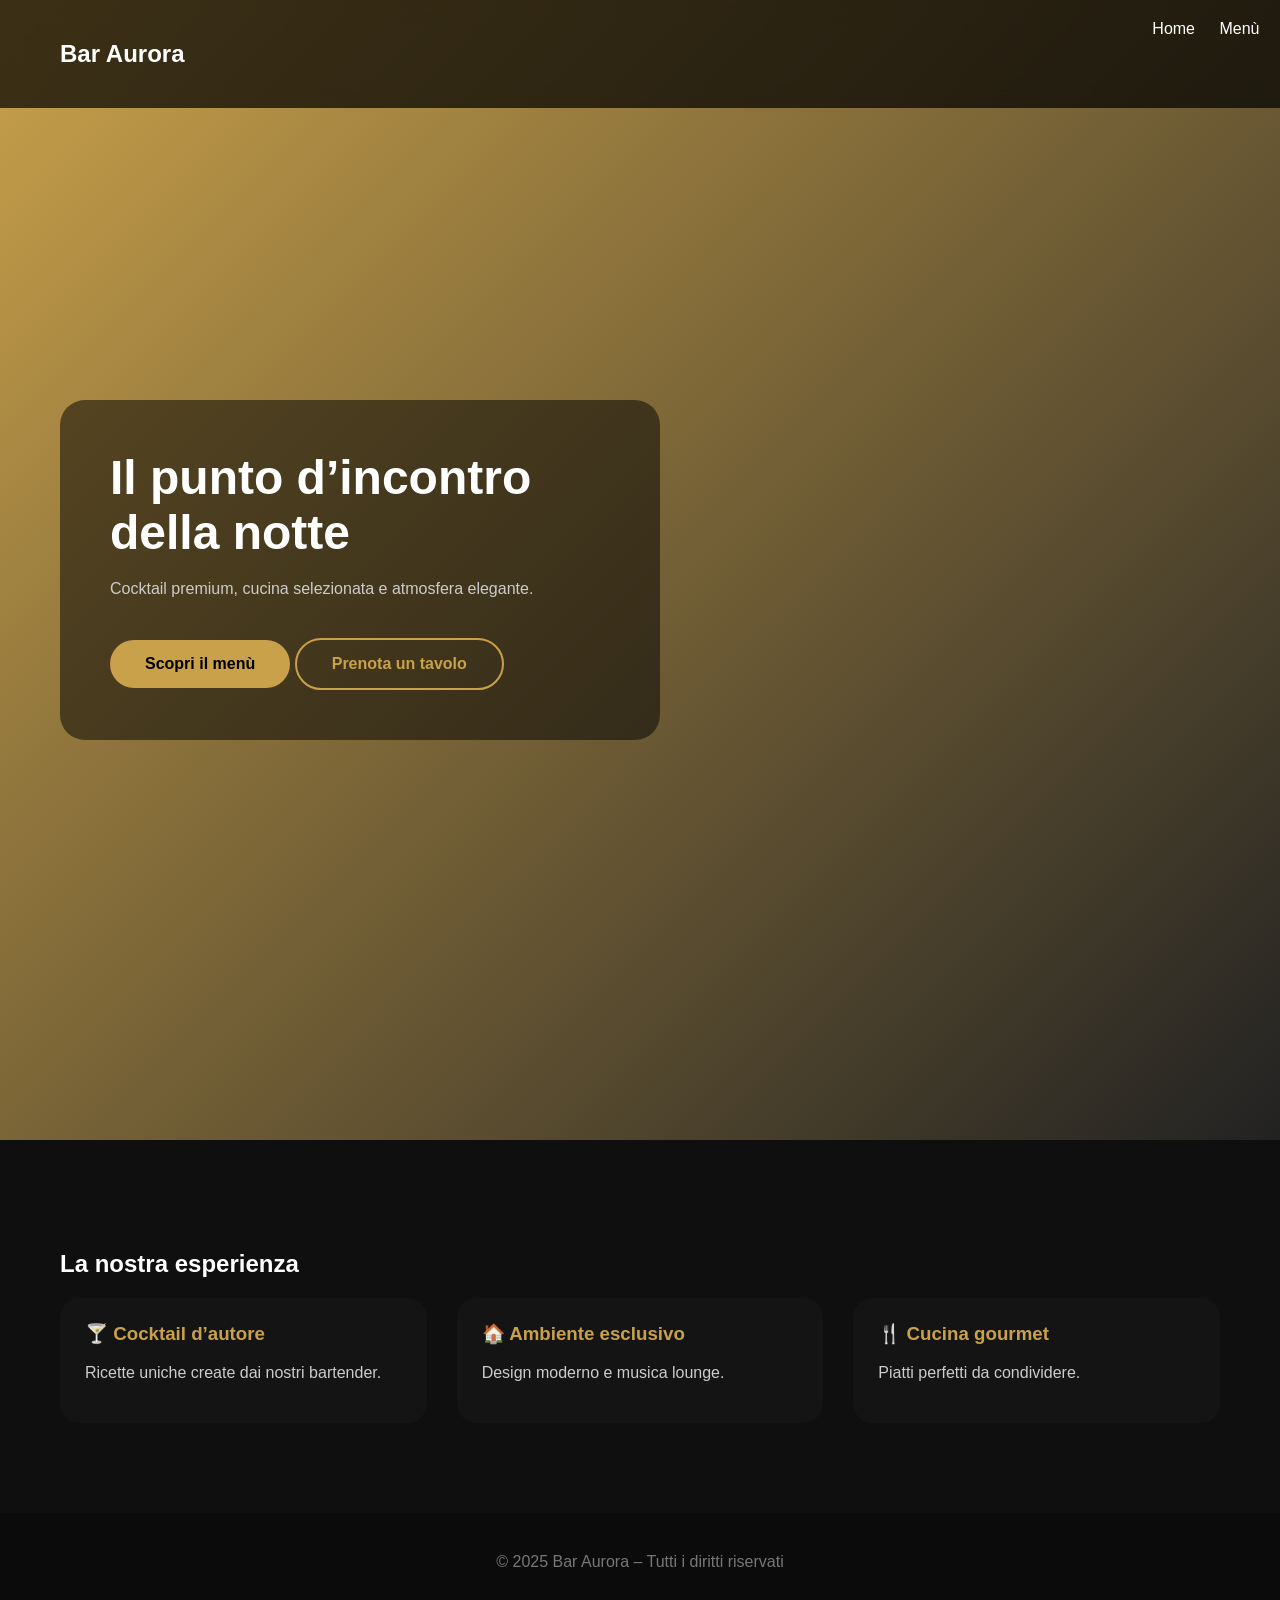
==== index.html @ 29552e5a "Update index.html" ====
<!DOCTYPE html>
<html lang="it">
<head>
<meta charset="UTF-8">
<title>Bar Aurora | Cocktail & Lounge</title>
<meta name="viewport" content="width=device-width, initial-scale=1.0">
<style>
body{margin:0;font-family:Inter,Arial;background:#0f0f0f;color:#fff}
header{position:fixed;top:0;width:100%;padding:20px 60px;display:flex;justify-content:space-between;background:rgba(0,0,0,.7);backdrop-filter:blur(10px)}
header a{color:#fff;text-decoration:none;margin-left:20px;font-weight:500}
.hero{min-height:100vh;background: linear-gradient(135deg,#c9a14a,#222); display:flex;align-items:center;padding:120px 60px}
.hero-box{padding:50px;border-radius:25px;max-width:500px;background: rgba(0,0,0,.5);}
.hero-box h1{font-size:48px;margin:0 0 20px 0}
.hero-box p{color:#ccc;margin-bottom:20px}
.btn{display:inline-block;margin-top:20px;padding:15px 35px;border-radius:40px;text-decoration:none;font-weight:600;transition:0.3s;}
.primary{background:#c9a14a;color:#000}
.primary:hover{opacity:0.8;}
.secondary{border:2px solid #c9a14a;color:#c9a14a}
.secondary:hover{background:#c9a14a;color:#000;}
section{padding:90px 60px}
.grid{display:grid;grid-template-columns:repeat(auto-fit,minmax(260px,1fr));gap:30px}
.card{background:#141414;border-radius:20px;padding:25px;transition:0.3s;}
.card:hover{transform:scale(1.05);}
.card h3{margin-top:0;color:#c9a14a}
.card p{color:#ccc}
footer{text-align:center;padding:40px;background:#0b0b0b;color:#777}
</style>
</head>
<body>

<header>
<h2>Bar Aurora</h2>
<nav>
<a href="index.html">Home</a>
<a href="menu.html">Menù</a>
<a href="prenota.html">Prenota</a>
</nav>
</header>

<section class="hero">
<div class="hero-box">
<h1>Il punto d’incontro della notte</h1>
<p>Cocktail premium, cucina selezionata e atmosfera elegante.</p>
<a href="menu.html" class="btn primary">Scopri il menù</a>
<a href="prenota.html" class="btn secondary">Prenota un tavolo</a>
</div>
</section>

<section>
<h2>La nostra esperienza</h2>
<div class="grid">
<div class="card"><h3>🍸 Cocktail d’autore</h3><p>Ricette uniche create dai nostri bartender.</p></div>
<div class="card"><h3>🏠 Ambiente esclusivo</h3><p>Design moderno e musica lounge.</p></div>
<div class="card"><h3>🍴 Cucina gourmet</h3><p>Piatti perfetti da condividere.</p></div>
</div>
</section>

<footer>
© 2025 Bar Aurora – Tutti i diritti riservati
</footer>

</body>
</html>
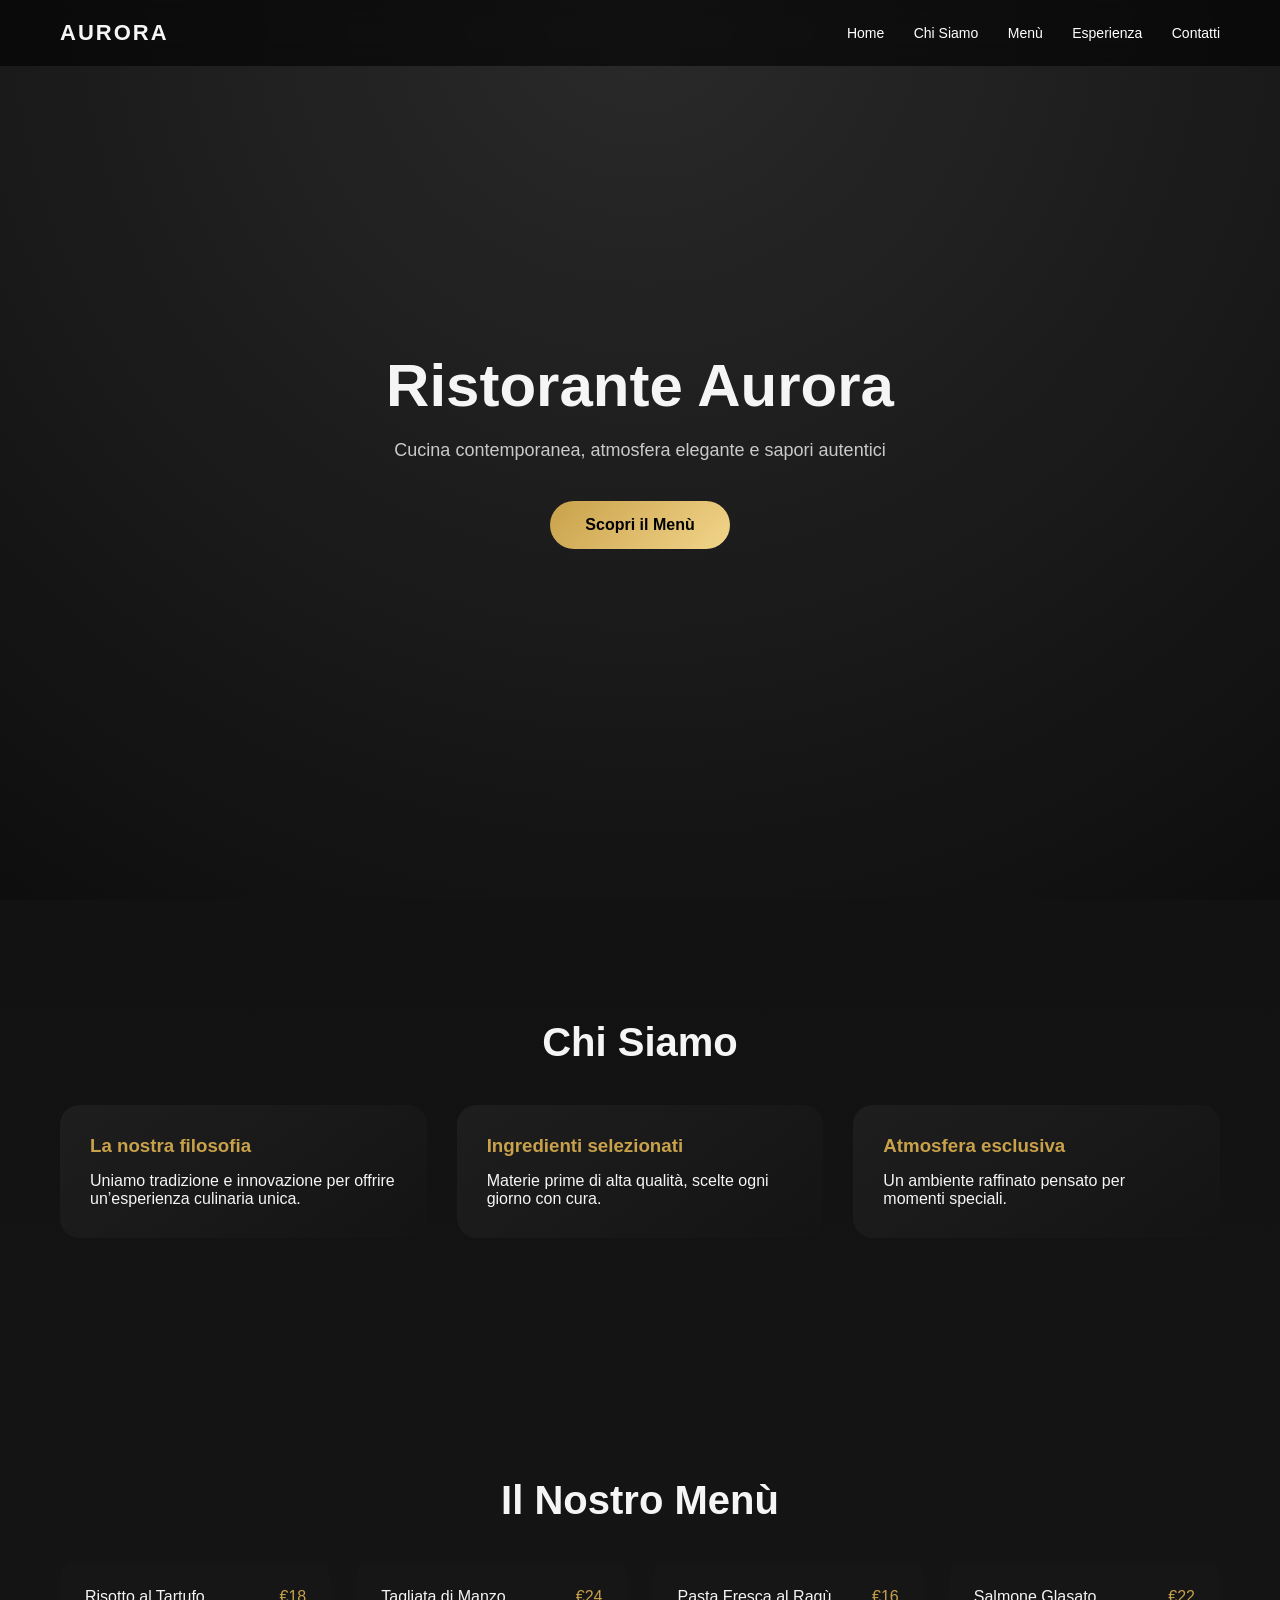
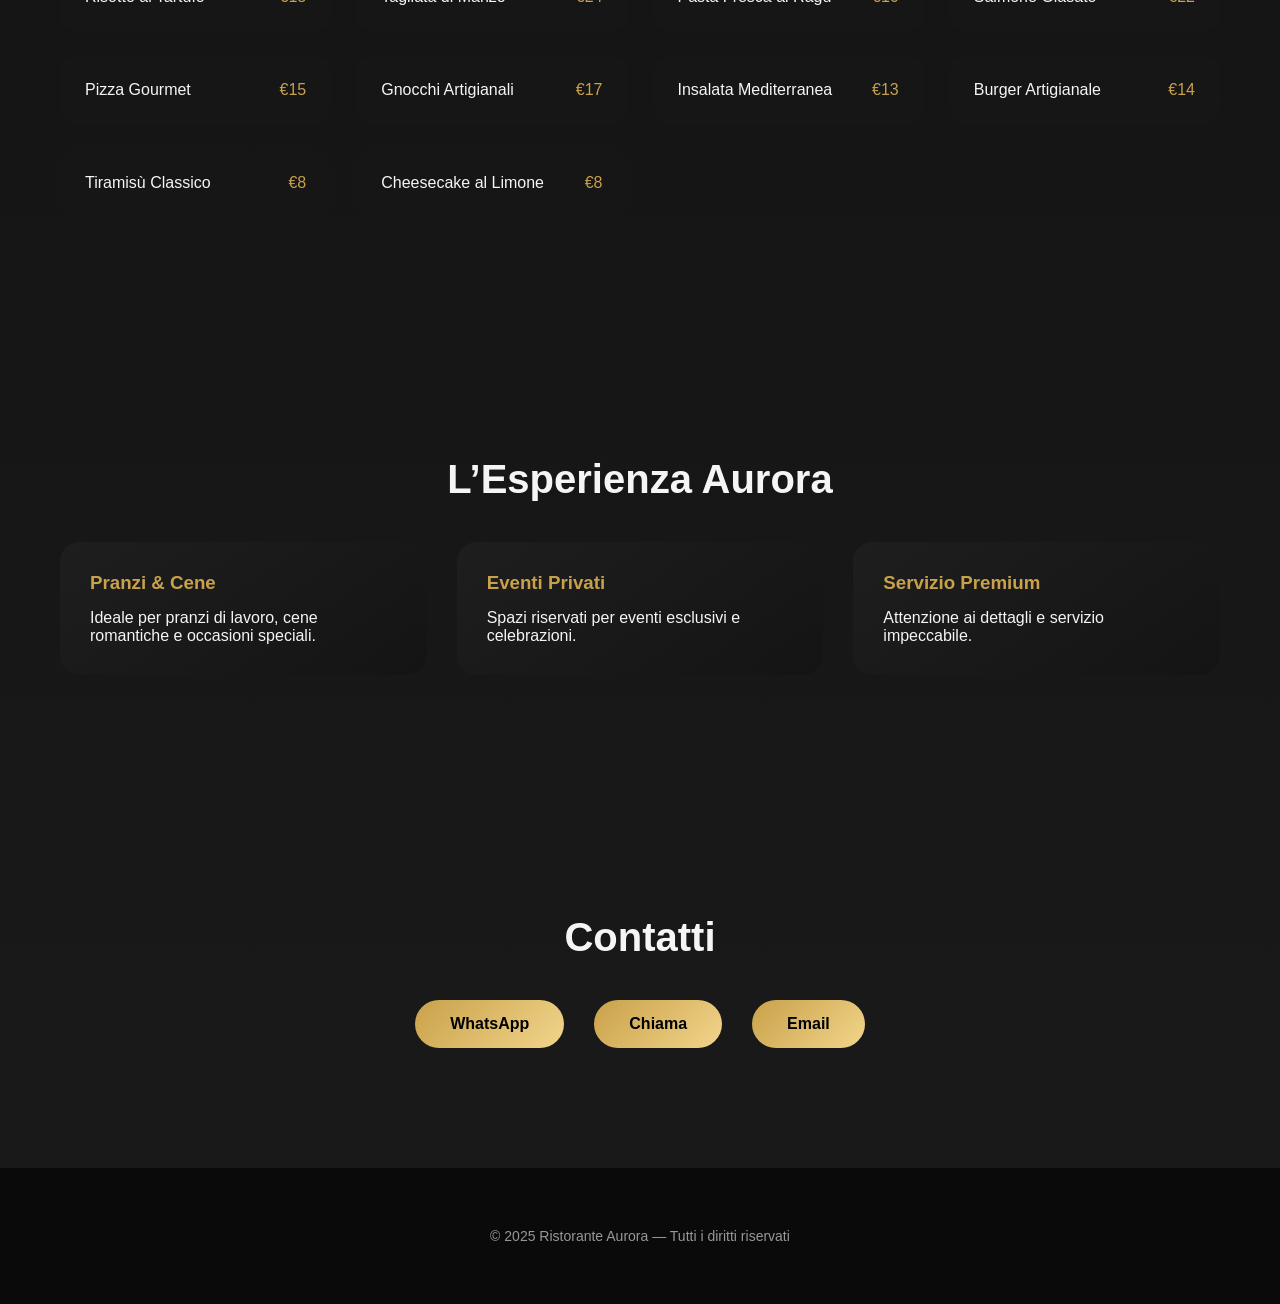
==== commit 38003763: "Update index.html" ====
--- a/index.html
+++ b/index.html
@@ -1,62 +1,246 @@
 <!DOCTYPE html>
 <html lang="it">
 <head>
-<meta charset="UTF-8">
-<title>Bar Aurora | Cocktail & Lounge</title>
-<meta name="viewport" content="width=device-width, initial-scale=1.0">
-<style>
-body{margin:0;font-family:Inter,Arial;background:#0f0f0f;color:#fff}
-header{position:fixed;top:0;width:100%;padding:20px 60px;display:flex;justify-content:space-between;background:rgba(0,0,0,.7);backdrop-filter:blur(10px)}
-header a{color:#fff;text-decoration:none;margin-left:20px;font-weight:500}
-.hero{min-height:100vh;background: linear-gradient(135deg,#c9a14a,#222); display:flex;align-items:center;padding:120px 60px}
-.hero-box{padding:50px;border-radius:25px;max-width:500px;background: rgba(0,0,0,.5);}
-.hero-box h1{font-size:48px;margin:0 0 20px 0}
-.hero-box p{color:#ccc;margin-bottom:20px}
-.btn{display:inline-block;margin-top:20px;padding:15px 35px;border-radius:40px;text-decoration:none;font-weight:600;transition:0.3s;}
-.primary{background:#c9a14a;color:#000}
-.primary:hover{opacity:0.8;}
-.secondary{border:2px solid #c9a14a;color:#c9a14a}
-.secondary:hover{background:#c9a14a;color:#000;}
-section{padding:90px 60px}
-.grid{display:grid;grid-template-columns:repeat(auto-fit,minmax(260px,1fr));gap:30px}
-.card{background:#141414;border-radius:20px;padding:25px;transition:0.3s;}
-.card:hover{transform:scale(1.05);}
-.card h3{margin-top:0;color:#c9a14a}
-.card p{color:#ccc}
-footer{text-align:center;padding:40px;background:#0b0b0b;color:#777}
-</style>
+  <meta charset="UTF-8">
+  <title>Ristorante Aurora</title>
+  <meta name="viewport" content="width=device-width, initial-scale=1.0">
+
+  <style>
+    * {
+      margin: 0;
+      padding: 0;
+      box-sizing: border-box;
+      font-family: 'Poppins', sans-serif;
+    }
+
+    body {
+      background: linear-gradient(180deg, #0e0e0e, #1a1a1a);
+      color: #f5f5f5;
+      scroll-behavior: smooth;
+    }
+
+    header {
+      position: fixed;
+      top: 0;
+      width: 100%;
+      background: rgba(0,0,0,0.6);
+      backdrop-filter: blur(10px);
+      display: flex;
+      justify-content: space-between;
+      align-items: center;
+      padding: 20px 60px;
+      z-index: 1000;
+    }
+
+    header h1 {
+      font-size: 22px;
+      letter-spacing: 2px;
+    }
+
+    nav a {
+      margin-left: 25px;
+      text-decoration: none;
+      color: #fff;
+      font-size: 14px;
+      transition: 0.3s;
+    }
+
+    nav a:hover {
+      color: #c9a14a;
+    }
+
+    section {
+      padding: 120px 60px;
+    }
+
+    .hero {
+      min-height: 100vh;
+      display: flex;
+      align-items: center;
+      justify-content: center;
+      text-align: center;
+      background: radial-gradient(circle at top, #2a2a2a, #0e0e0e);
+    }
+
+    .hero h2 {
+      font-size: 60px;
+      margin-bottom: 20px;
+    }
+
+    .hero p {
+      font-size: 18px;
+      opacity: 0.8;
+      margin-bottom: 40px;
+    }
+
+    .btn {
+      padding: 15px 35px;
+      border-radius: 50px;
+      background: linear-gradient(135deg, #c9a14a, #f2d58b);
+      color: #000;
+      text-decoration: none;
+      font-weight: bold;
+      transition: transform 0.3s, box-shadow 0.3s;
+      display: inline-block;
+    }
+
+    .btn:hover {
+      transform: translateY(-5px);
+      box-shadow: 0 15px 40px rgba(201,161,74,0.4);
+    }
+
+    .section-title {
+      font-size: 40px;
+      margin-bottom: 40px;
+      text-align: center;
+    }
+
+    .cards {
+      display: grid;
+      grid-template-columns: repeat(auto-fit, minmax(250px, 1fr));
+      gap: 30px;
+    }
+
+    .card {
+      background: linear-gradient(145deg, #1e1e1e, #141414);
+      border-radius: 20px;
+      padding: 30px;
+      transition: transform 0.4s, box-shadow 0.4s;
+    }
+
+    .card:hover {
+      transform: translateY(-10px);
+      box-shadow: 0 20px 50px rgba(0,0,0,0.6);
+    }
+
+    .card h3 {
+      margin-bottom: 15px;
+      color: #c9a14a;
+    }
+
+    .menu-grid {
+      display: grid;
+      grid-template-columns: repeat(auto-fit, minmax(220px, 1fr));
+      gap: 25px;
+    }
+
+    .menu-item {
+      background: #161616;
+      padding: 25px;
+      border-radius: 15px;
+    }
+
+    .menu-item span {
+      float: right;
+      color: #c9a14a;
+    }
+
+    footer {
+      background: #0a0a0a;
+      padding: 60px;
+      text-align: center;
+    }
+
+    footer p {
+      opacity: 0.6;
+      font-size: 14px;
+    }
+
+    .cta {
+      margin-top: 40px;
+      display: flex;
+      justify-content: center;
+      gap: 30px;
+      flex-wrap: wrap;
+    }
+  </style>
 </head>
+
 <body>
 
 <header>
-<h2>Bar Aurora</h2>
-<nav>
-<a href="index.html">Home</a>
-<a href="menu.html">Menù</a>
-<a href="prenota.html">Prenota</a>
-</nav>
+  <h1>AURORA</h1>
+  <nav>
+    <a href="#home">Home</a>
+    <a href="#chi-siamo">Chi Siamo</a>
+    <a href="#menu">Menù</a>
+    <a href="#esperienza">Esperienza</a>
+    <a href="#contatti">Contatti</a>
+  </nav>
 </header>
 
-<section class="hero">
-<div class="hero-box">
-<h1>Il punto d’incontro della notte</h1>
-<p>Cocktail premium, cucina selezionata e atmosfera elegante.</p>
-<a href="menu.html" class="btn primary">Scopri il menù</a>
-<a href="prenota.html" class="btn secondary">Prenota un tavolo</a>
-</div>
-</section>
-
-<section>
-<h2>La nostra esperienza</h2>
-<div class="grid">
-<div class="card"><h3>🍸 Cocktail d’autore</h3><p>Ricette uniche create dai nostri bartender.</p></div>
-<div class="card"><h3>🏠 Ambiente esclusivo</h3><p>Design moderno e musica lounge.</p></div>
-<div class="card"><h3>🍴 Cucina gourmet</h3><p>Piatti perfetti da condividere.</p></div>
-</div>
+<section class="hero" id="home">
+  <div>
+    <h2>Ristorante Aurora</h2>
+    <p>Cucina contemporanea, atmosfera elegante e sapori autentici</p>
+    <a href="#menu" class="btn">Scopri il Menù</a>
+  </div>
+</section>
+
+<section id="chi-siamo">
+  <h2 class="section-title">Chi Siamo</h2>
+  <div class="cards">
+    <div class="card">
+      <h3>La nostra filosofia</h3>
+      <p>Uniamo tradizione e innovazione per offrire un’esperienza culinaria unica.</p>
+    </div>
+    <div class="card">
+      <h3>Ingredienti selezionati</h3>
+      <p>Materie prime di alta qualità, scelte ogni giorno con cura.</p>
+    </div>
+    <div class="card">
+      <h3>Atmosfera esclusiva</h3>
+      <p>Un ambiente raffinato pensato per momenti speciali.</p>
+    </div>
+  </div>
+</section>
+
+<section id="menu">
+  <h2 class="section-title">Il Nostro Menù</h2>
+
+  <div class="menu-grid">
+    <div class="menu-item">Risotto al Tartufo <span>€18</span></div>
+    <div class="menu-item">Tagliata di Manzo <span>€24</span></div>
+    <div class="menu-item">Pasta Fresca al Ragù <span>€16</span></div>
+    <div class="menu-item">Salmone Glasato <span>€22</span></div>
+    <div class="menu-item">Pizza Gourmet <span>€15</span></div>
+    <div class="menu-item">Gnocchi Artigianali <span>€17</span></div>
+    <div class="menu-item">Insalata Mediterranea <span>€13</span></div>
+    <div class="menu-item">Burger Artigianale <span>€14</span></div>
+    <div class="menu-item">Tiramisù Classico <span>€8</span></div>
+    <div class="menu-item">Cheesecake al Limone <span>€8</span></div>
+  </div>
+</section>
+
+<section id="esperienza">
+  <h2 class="section-title">L’Esperienza Aurora</h2>
+  <div class="cards">
+    <div class="card">
+      <h3>Pranzi & Cene</h3>
+      <p>Ideale per pranzi di lavoro, cene romantiche e occasioni speciali.</p>
+    </div>
+    <div class="card">
+      <h3>Eventi Privati</h3>
+      <p>Spazi riservati per eventi esclusivi e celebrazioni.</p>
+    </div>
+    <div class="card">
+      <h3>Servizio Premium</h3>
+      <p>Attenzione ai dettagli e servizio impeccabile.</p>
+    </div>
+  </div>
+</section>
+
+<section id="contatti">
+  <h2 class="section-title">Contatti</h2>
+  <div class="cta">
+    <a href="https://wa.me/390000000000" class="btn">WhatsApp</a>
+    <a href="tel:+390000000000" class="btn">Chiama</a>
+    <a href="mailto:info@auroraristorante.it" class="btn">Email</a>
+  </div>
 </section>
 
 <footer>
-© 2025 Bar Aurora – Tutti i diritti riservati
+  <p>© 2025 Ristorante Aurora — Tutti i diritti riservati</p>
 </footer>
 
 </body>
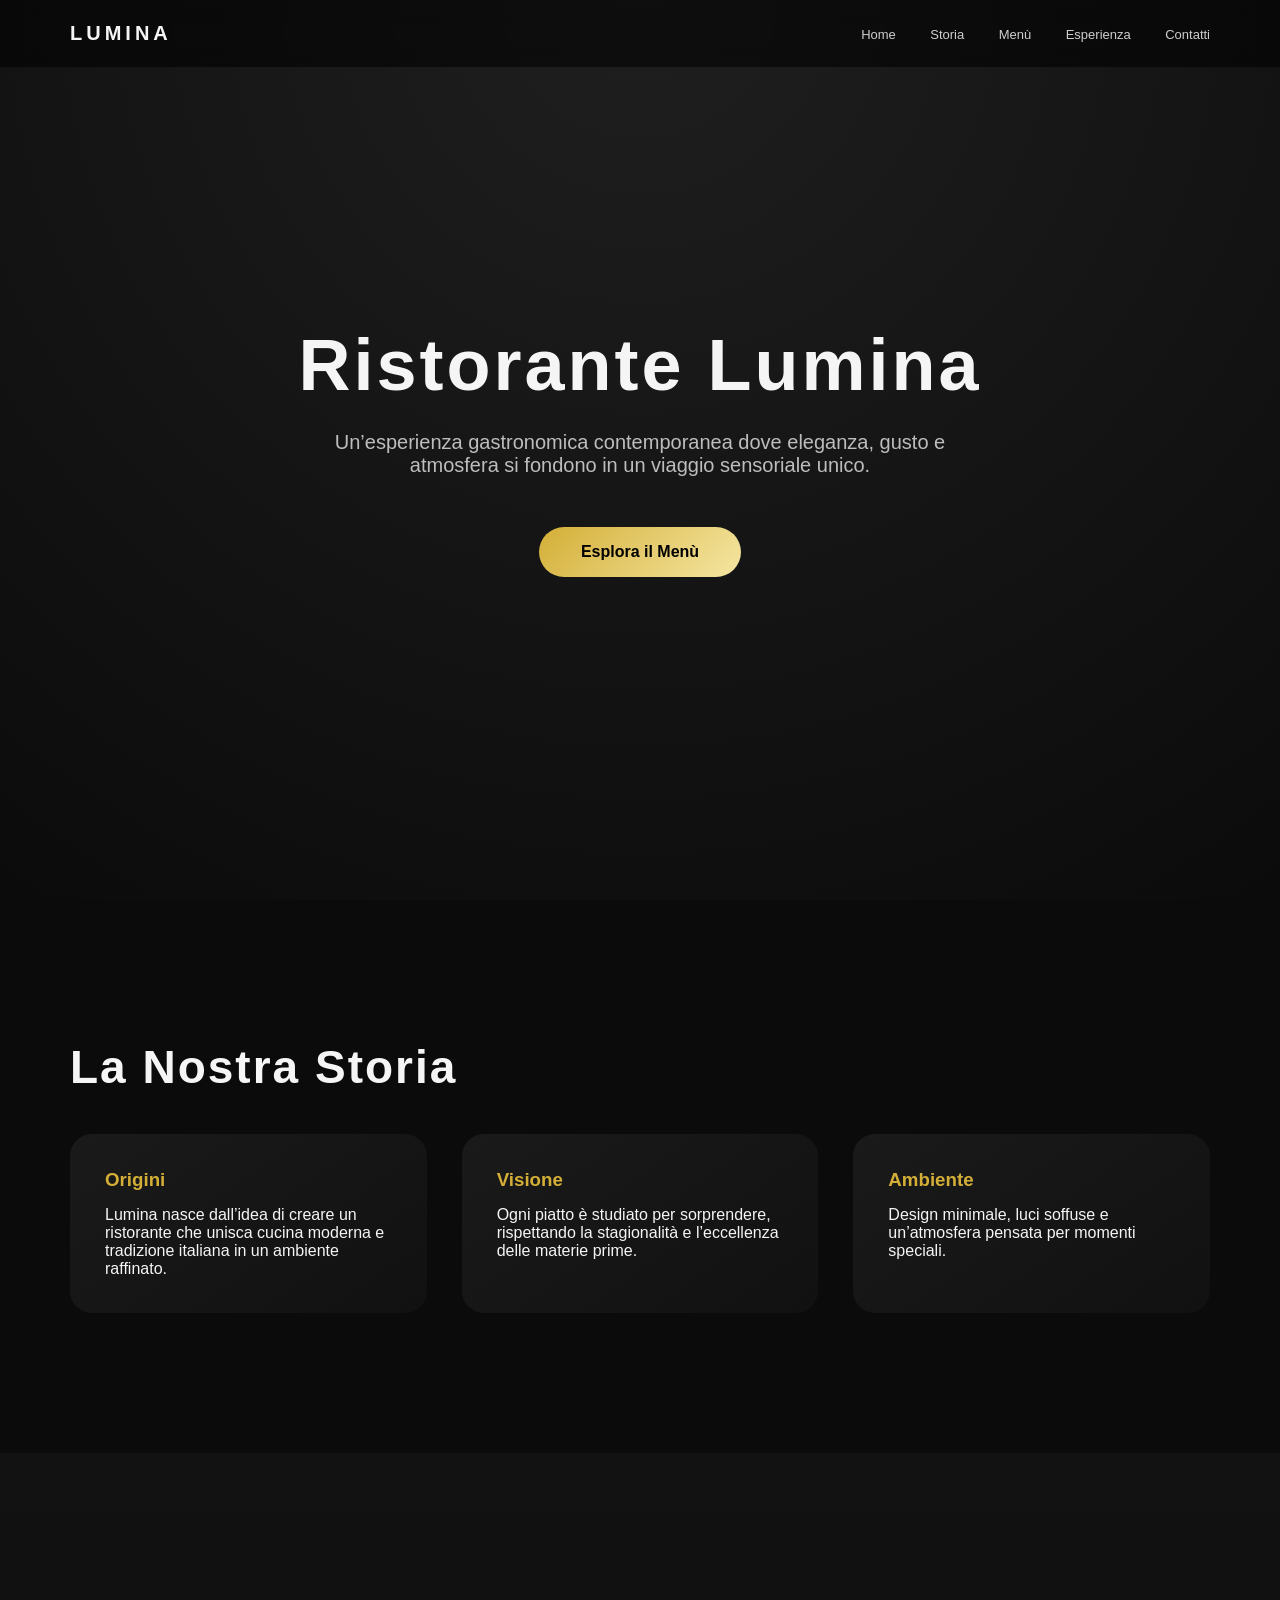
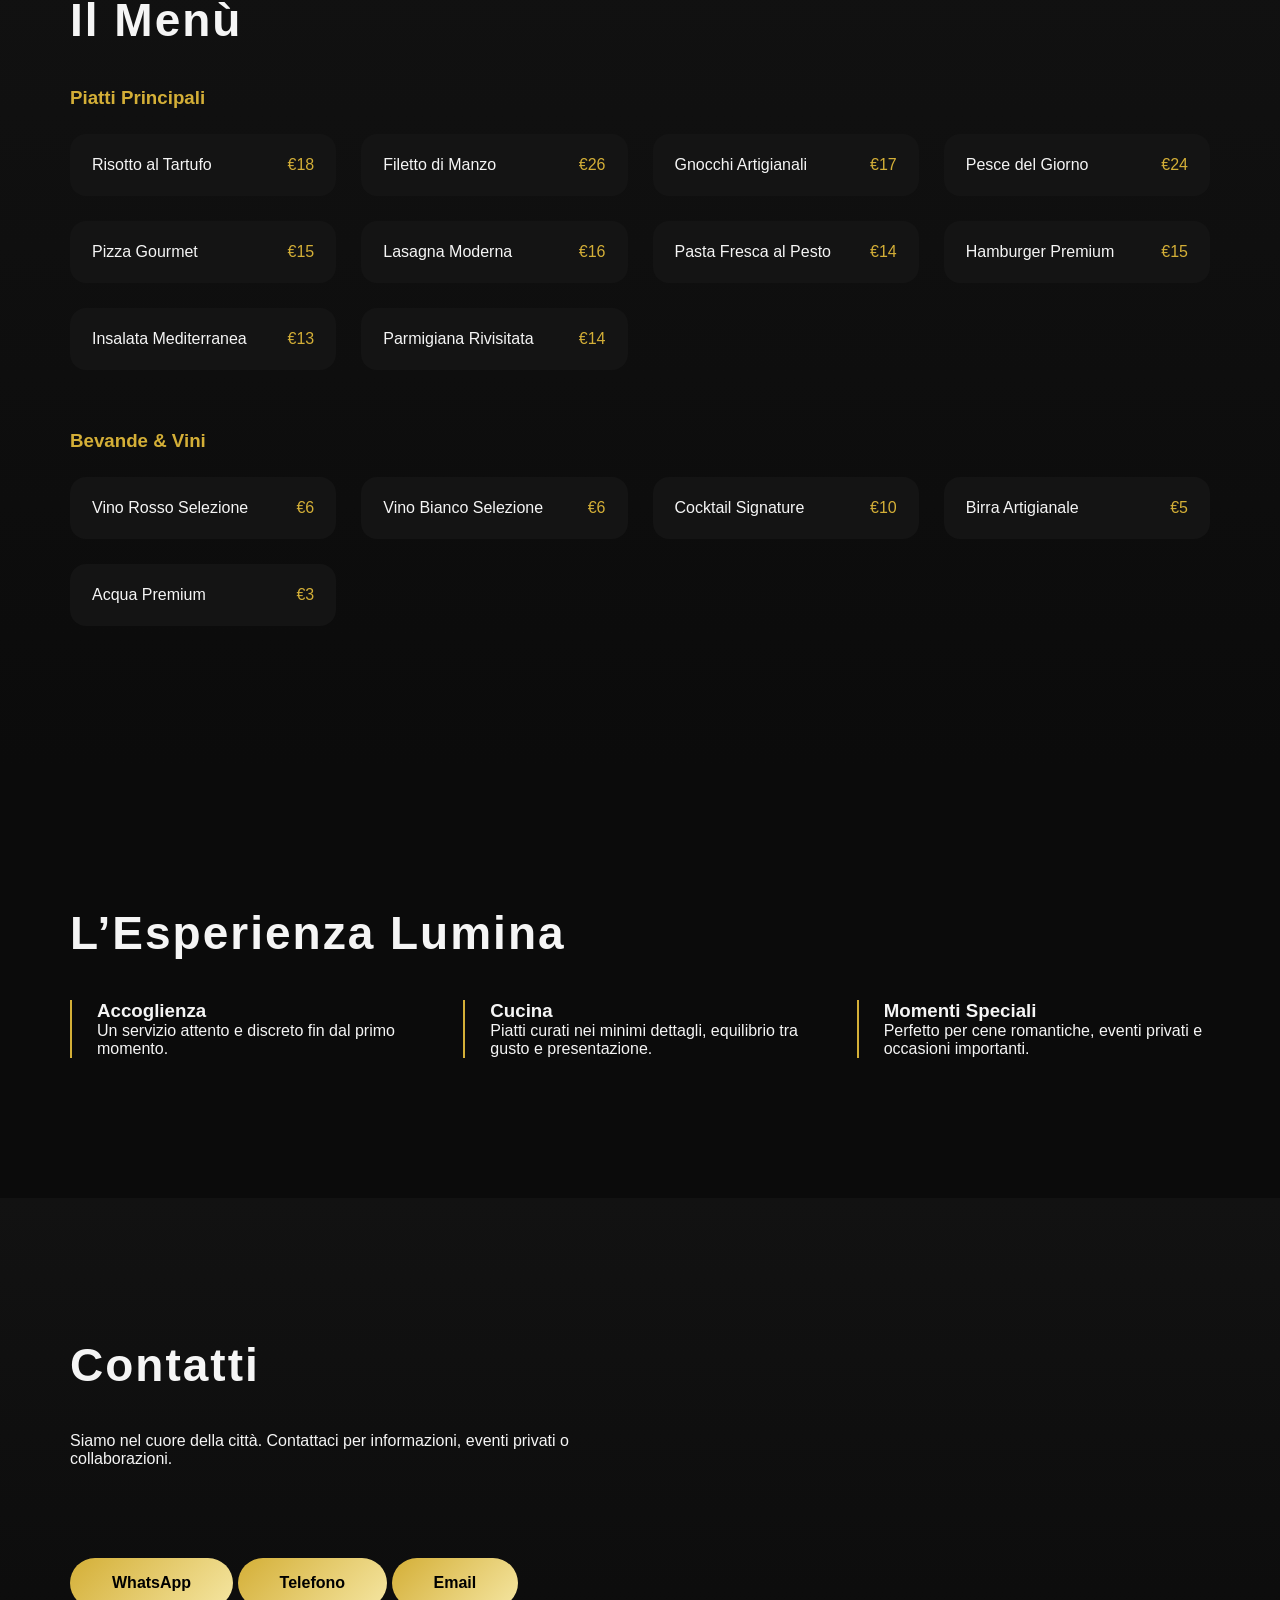
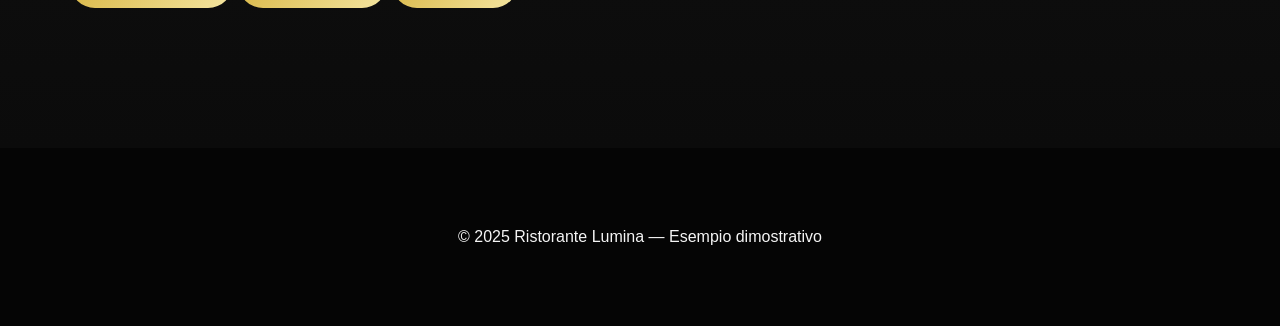
==== commit bbec11ec: "Update index.html" ====
--- a/index.html
+++ b/index.html
@@ -1,247 +1,306 @@
 <!DOCTYPE html>
 <html lang="it">
 <head>
-  <meta charset="UTF-8">
-  <title>Ristorante Aurora</title>
-  <meta name="viewport" content="width=device-width, initial-scale=1.0">
-
-  <style>
-    * {
-      margin: 0;
-      padding: 0;
-      box-sizing: border-box;
-      font-family: 'Poppins', sans-serif;
-    }
-
-    body {
-      background: linear-gradient(180deg, #0e0e0e, #1a1a1a);
-      color: #f5f5f5;
-      scroll-behavior: smooth;
-    }
-
-    header {
-      position: fixed;
-      top: 0;
-      width: 100%;
-      background: rgba(0,0,0,0.6);
-      backdrop-filter: blur(10px);
-      display: flex;
-      justify-content: space-between;
-      align-items: center;
-      padding: 20px 60px;
-      z-index: 1000;
-    }
-
-    header h1 {
-      font-size: 22px;
-      letter-spacing: 2px;
-    }
-
-    nav a {
-      margin-left: 25px;
-      text-decoration: none;
-      color: #fff;
-      font-size: 14px;
-      transition: 0.3s;
-    }
-
-    nav a:hover {
-      color: #c9a14a;
-    }
-
-    section {
-      padding: 120px 60px;
-    }
-
-    .hero {
-      min-height: 100vh;
-      display: flex;
-      align-items: center;
-      justify-content: center;
-      text-align: center;
-      background: radial-gradient(circle at top, #2a2a2a, #0e0e0e);
-    }
-
-    .hero h2 {
-      font-size: 60px;
-      margin-bottom: 20px;
-    }
-
-    .hero p {
-      font-size: 18px;
-      opacity: 0.8;
-      margin-bottom: 40px;
-    }
-
-    .btn {
-      padding: 15px 35px;
-      border-radius: 50px;
-      background: linear-gradient(135deg, #c9a14a, #f2d58b);
-      color: #000;
-      text-decoration: none;
-      font-weight: bold;
-      transition: transform 0.3s, box-shadow 0.3s;
-      display: inline-block;
-    }
-
-    .btn:hover {
-      transform: translateY(-5px);
-      box-shadow: 0 15px 40px rgba(201,161,74,0.4);
-    }
-
-    .section-title {
-      font-size: 40px;
-      margin-bottom: 40px;
-      text-align: center;
-    }
-
-    .cards {
-      display: grid;
-      grid-template-columns: repeat(auto-fit, minmax(250px, 1fr));
-      gap: 30px;
-    }
-
-    .card {
-      background: linear-gradient(145deg, #1e1e1e, #141414);
-      border-radius: 20px;
-      padding: 30px;
-      transition: transform 0.4s, box-shadow 0.4s;
-    }
-
-    .card:hover {
-      transform: translateY(-10px);
-      box-shadow: 0 20px 50px rgba(0,0,0,0.6);
-    }
-
-    .card h3 {
-      margin-bottom: 15px;
-      color: #c9a14a;
-    }
-
-    .menu-grid {
-      display: grid;
-      grid-template-columns: repeat(auto-fit, minmax(220px, 1fr));
-      gap: 25px;
-    }
-
-    .menu-item {
-      background: #161616;
-      padding: 25px;
-      border-radius: 15px;
-    }
-
-    .menu-item span {
-      float: right;
-      color: #c9a14a;
-    }
-
-    footer {
-      background: #0a0a0a;
-      padding: 60px;
-      text-align: center;
-    }
-
-    footer p {
-      opacity: 0.6;
-      font-size: 14px;
-    }
-
-    .cta {
-      margin-top: 40px;
-      display: flex;
-      justify-content: center;
-      gap: 30px;
-      flex-wrap: wrap;
-    }
-  </style>
+<meta charset="UTF-8">
+<title>Ristorante LUMINA</title>
+<meta name="viewport" content="width=device-width, initial-scale=1.0">
+
+<style>
+*{margin:0;padding:0;box-sizing:border-box;font-family:'Inter',sans-serif}
+body{
+background:#0b0b0b;
+color:#f5f5f5;
+overflow-x:hidden;
+scroll-behavior:smooth;
+}
+
+header{
+position:fixed;
+top:0;
+width:100%;
+padding:22px 70px;
+display:flex;
+justify-content:space-between;
+align-items:center;
+background:rgba(0,0,0,0.55);
+backdrop-filter:blur(12px);
+z-index:999;
+}
+
+header h1{
+letter-spacing:4px;
+font-size:20px;
+}
+
+nav a{
+margin-left:30px;
+text-decoration:none;
+color:#fff;
+font-size:13px;
+opacity:.8;
+transition:.3s;
+}
+nav a:hover{opacity:1;color:#d4af37}
+
+section{
+padding:140px 70px;
+}
+
+.hero{
+min-height:100vh;
+display:flex;
+align-items:center;
+justify-content:center;
+text-align:center;
+background:
+radial-gradient(circle at top,#1f1f1f,#0b0b0b);
+}
+
+.hero h2{
+font-size:72px;
+letter-spacing:3px;
+animation:fadeUp 1.2s ease;
+}
+
+.hero p{
+margin-top:25px;
+font-size:20px;
+opacity:.75;
+max-width:700px;
+margin-inline:auto;
+animation:fadeUp 1.6s ease;
+}
+
+.btn{
+margin-top:50px;
+display:inline-block;
+padding:16px 42px;
+border-radius:50px;
+background:linear-gradient(135deg,#d4af37,#f5e6a2);
+color:#000;
+font-weight:600;
+text-decoration:none;
+transition:.4s;
+animation:fadeUp 2s ease;
+}
+.btn:hover{
+transform:translateY(-6px);
+box-shadow:0 20px 50px rgba(212,175,55,.35);
+}
+
+.title{
+font-size:46px;
+margin-bottom:40px;
+letter-spacing:2px;
+}
+
+.fade{
+opacity:0;
+transform:translateY(40px);
+transition:1s;
+}
+.fade.show{
+opacity:1;
+transform:translateY(0);
+}
+
+.grid{
+display:grid;
+grid-template-columns:repeat(auto-fit,minmax(260px,1fr));
+gap:35px;
+}
+
+.card{
+background:linear-gradient(145deg,#1a1a1a,#111);
+padding:35px;
+border-radius:22px;
+transition:.4s;
+}
+.card:hover{
+transform:translateY(-12px);
+box-shadow:0 30px 60px rgba(0,0,0,.7);
+}
+
+.card h3{
+color:#d4af37;
+margin-bottom:15px;
+}
+
+.menu{
+display:grid;
+grid-template-columns:repeat(auto-fit,minmax(240px,1fr));
+gap:25px;
+}
+
+.menu div{
+background:#141414;
+padding:22px;
+border-radius:16px;
+transition:.3s;
+}
+.menu div:hover{
+background:#1d1d1d;
+transform:scale(1.04);
+}
+
+.menu span{
+float:right;
+color:#d4af37;
+}
+
+.highlight{
+background:linear-gradient(180deg,#121212,#0b0b0b);
+}
+
+.timeline{
+display:grid;
+grid-template-columns:repeat(auto-fit,minmax(280px,1fr));
+gap:40px;
+}
+
+.timeline div{
+border-left:2px solid #d4af37;
+padding-left:25px;
+}
+
+.footer{
+background:#050505;
+padding:80px 60px;
+text-align:center;
+}
+
+.footer a{
+margin:15px;
+display:inline-block;
+}
+
+@keyframes fadeUp{
+from{opacity:0;transform:translateY(60px)}
+to{opacity:1;transform:translateY(0)}
+}
+</style>
 </head>
 
 <body>
 
 <header>
-  <h1>AURORA</h1>
-  <nav>
-    <a href="#home">Home</a>
-    <a href="#chi-siamo">Chi Siamo</a>
-    <a href="#menu">Menù</a>
-    <a href="#esperienza">Esperienza</a>
-    <a href="#contatti">Contatti</a>
-  </nav>
+<h1>LUMINA</h1>
+<nav>
+<a href="#home">Home</a>
+<a href="#storia">Storia</a>
+<a href="#menu">Menù</a>
+<a href="#esperienza">Esperienza</a>
+<a href="#contatti">Contatti</a>
+</nav>
 </header>
 
 <section class="hero" id="home">
-  <div>
-    <h2>Ristorante Aurora</h2>
-    <p>Cucina contemporanea, atmosfera elegante e sapori autentici</p>
-    <a href="#menu" class="btn">Scopri il Menù</a>
-  </div>
-</section>
-
-<section id="chi-siamo">
-  <h2 class="section-title">Chi Siamo</h2>
-  <div class="cards">
-    <div class="card">
-      <h3>La nostra filosofia</h3>
-      <p>Uniamo tradizione e innovazione per offrire un’esperienza culinaria unica.</p>
-    </div>
-    <div class="card">
-      <h3>Ingredienti selezionati</h3>
-      <p>Materie prime di alta qualità, scelte ogni giorno con cura.</p>
-    </div>
-    <div class="card">
-      <h3>Atmosfera esclusiva</h3>
-      <p>Un ambiente raffinato pensato per momenti speciali.</p>
-    </div>
-  </div>
-</section>
-
-<section id="menu">
-  <h2 class="section-title">Il Nostro Menù</h2>
-
-  <div class="menu-grid">
-    <div class="menu-item">Risotto al Tartufo <span>€18</span></div>
-    <div class="menu-item">Tagliata di Manzo <span>€24</span></div>
-    <div class="menu-item">Pasta Fresca al Ragù <span>€16</span></div>
-    <div class="menu-item">Salmone Glasato <span>€22</span></div>
-    <div class="menu-item">Pizza Gourmet <span>€15</span></div>
-    <div class="menu-item">Gnocchi Artigianali <span>€17</span></div>
-    <div class="menu-item">Insalata Mediterranea <span>€13</span></div>
-    <div class="menu-item">Burger Artigianale <span>€14</span></div>
-    <div class="menu-item">Tiramisù Classico <span>€8</span></div>
-    <div class="menu-item">Cheesecake al Limone <span>€8</span></div>
-  </div>
+<div>
+<h2>Ristorante Lumina</h2>
+<p>
+Un’esperienza gastronomica contemporanea dove eleganza, gusto e atmosfera
+si fondono in un viaggio sensoriale unico.
+</p>
+<a href="#menu" class="btn">Esplora il Menù</a>
+</div>
+</section>
+
+<section id="storia">
+<h2 class="title fade">La Nostra Storia</h2>
+<div class="grid">
+<div class="card fade">
+<h3>Origini</h3>
+<p>
+Lumina nasce dall’idea di creare un ristorante che unisca cucina moderna
+e tradizione italiana in un ambiente raffinato.
+</p>
+</div>
+<div class="card fade">
+<h3>Visione</h3>
+<p>
+Ogni piatto è studiato per sorprendere, rispettando la stagionalità
+e l’eccellenza delle materie prime.
+</p>
+</div>
+<div class="card fade">
+<h3>Ambiente</h3>
+<p>
+Design minimale, luci soffuse e un’atmosfera pensata per momenti speciali.
+</p>
+</div>
+</div>
+</section>
+
+<section id="menu" class="highlight">
+<h2 class="title fade">Il Menù</h2>
+
+<h3 style="margin-bottom:25px;color:#d4af37">Piatti Principali</h3>
+<div class="menu fade">
+<div>Risotto al Tartufo <span>€18</span></div>
+<div>Filetto di Manzo <span>€26</span></div>
+<div>Gnocchi Artigianali <span>€17</span></div>
+<div>Pesce del Giorno <span>€24</span></div>
+<div>Pizza Gourmet <span>€15</span></div>
+<div>Lasagna Moderna <span>€16</span></div>
+<div>Pasta Fresca al Pesto <span>€14</span></div>
+<div>Hamburger Premium <span>€15</span></div>
+<div>Insalata Mediterranea <span>€13</span></div>
+<div>Parmigiana Rivisitata <span>€14</span></div>
+</div>
+
+<h3 style="margin:60px 0 25px;color:#d4af37">Bevande & Vini</h3>
+<div class="menu fade">
+<div>Vino Rosso Selezione <span>€6</span></div>
+<div>Vino Bianco Selezione <span>€6</span></div>
+<div>Cocktail Signature <span>€10</span></div>
+<div>Birra Artigianale <span>€5</span></div>
+<div>Acqua Premium <span>€3</span></div>
+</div>
 </section>
 
 <section id="esperienza">
-  <h2 class="section-title">L’Esperienza Aurora</h2>
-  <div class="cards">
-    <div class="card">
-      <h3>Pranzi & Cene</h3>
-      <p>Ideale per pranzi di lavoro, cene romantiche e occasioni speciali.</p>
-    </div>
-    <div class="card">
-      <h3>Eventi Privati</h3>
-      <p>Spazi riservati per eventi esclusivi e celebrazioni.</p>
-    </div>
-    <div class="card">
-      <h3>Servizio Premium</h3>
-      <p>Attenzione ai dettagli e servizio impeccabile.</p>
-    </div>
-  </div>
-</section>
-
-<section id="contatti">
-  <h2 class="section-title">Contatti</h2>
-  <div class="cta">
-    <a href="https://wa.me/390000000000" class="btn">WhatsApp</a>
-    <a href="tel:+390000000000" class="btn">Chiama</a>
-    <a href="mailto:info@auroraristorante.it" class="btn">Email</a>
-  </div>
-</section>
-
-<footer>
-  <p>© 2025 Ristorante Aurora — Tutti i diritti riservati</p>
-</footer>
+<h2 class="title fade">L’Esperienza Lumina</h2>
+<div class="timeline fade">
+<div>
+<h3>Accoglienza</h3>
+<p>Un servizio attento e discreto fin dal primo momento.</p>
+</div>
+<div>
+<h3>Cucina</h3>
+<p>Piatti curati nei minimi dettagli, equilibrio tra gusto e presentazione.</p>
+</div>
+<div>
+<h3>Momenti Speciali</h3>
+<p>Perfetto per cene romantiche, eventi privati e occasioni importanti.</p>
+</div>
+</div>
+</section>
+
+<section id="contatti" class="highlight">
+<h2 class="title fade">Contatti</h2>
+<p class="fade" style="max-width:600px;margin-bottom:40px">
+Siamo nel cuore della città. Contattaci per informazioni, eventi privati
+o collaborazioni.
+</p>
+
+<a href="https://wa.me/390000000000" class="btn fade">WhatsApp</a>
+<a href="tel:+390000000000" class="btn fade">Telefono</a>
+<a href="mailto:info@lumina.it" class="btn fade">Email</a>
+</section>
+
+<div class="footer">
+<p>© 2025 Ristorante Lumina — Esempio dimostrativo</p>
+</div>
+
+<script>
+const fades=document.querySelectorAll('.fade');
+const obs=new IntersectionObserver(entries=>{
+entries.forEach(e=>{
+if(e.isIntersecting){e.target.classList.add('show')}
+});
+},{threshold:.2});
+fades.forEach(f=>obs.observe(f));
+</script>
 
 </body>
 </html>
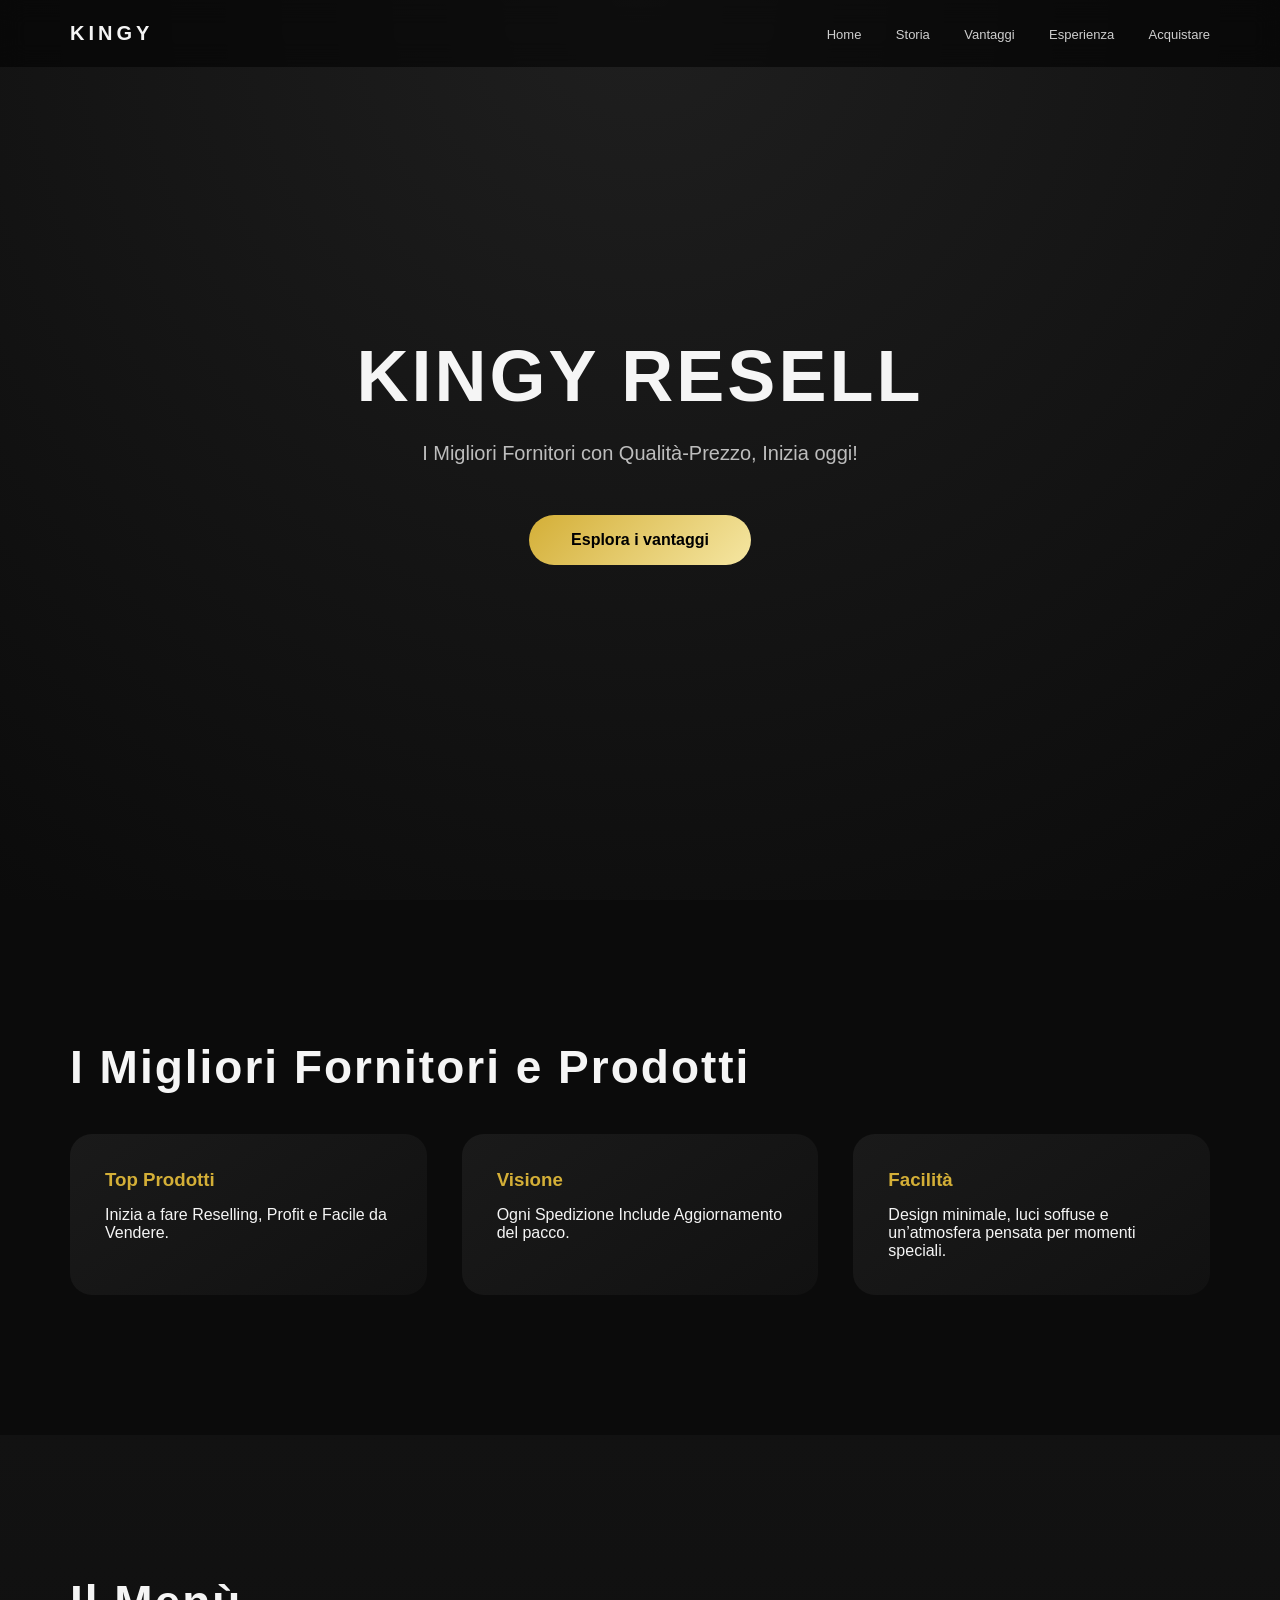
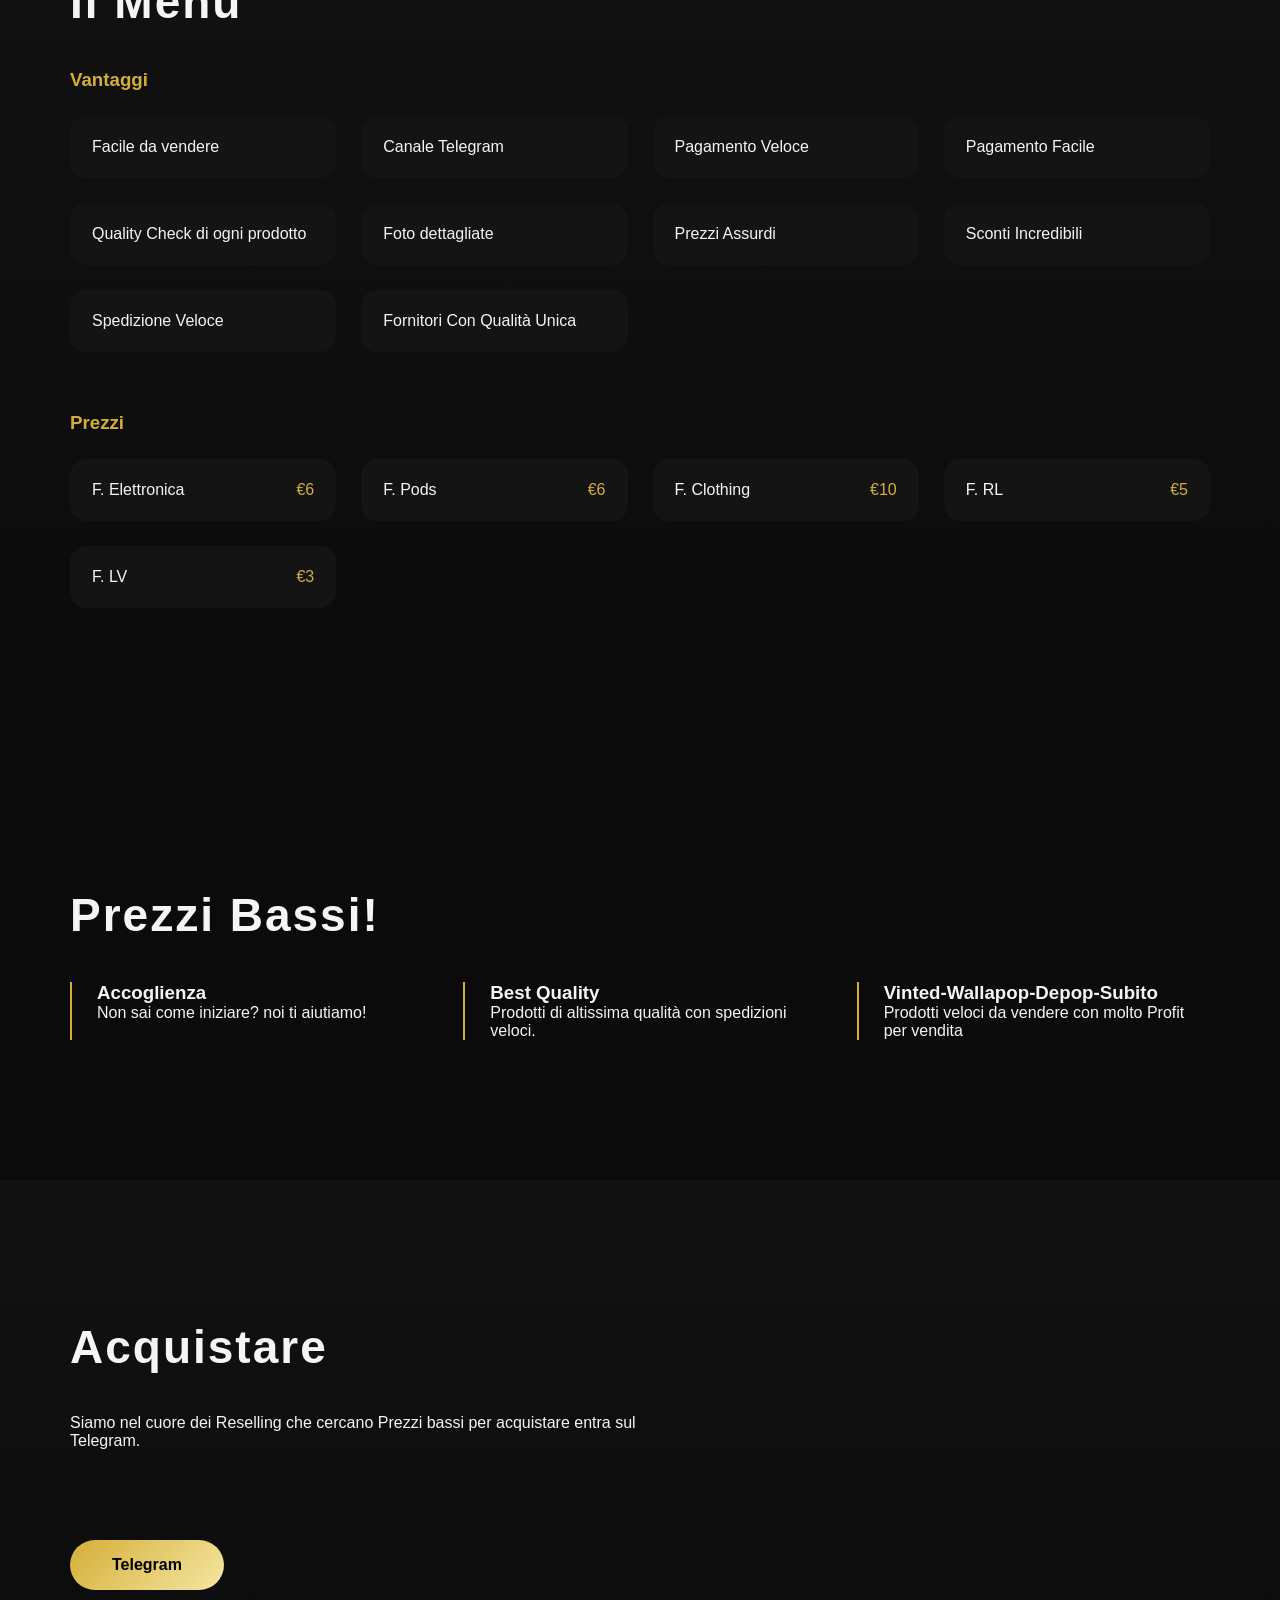
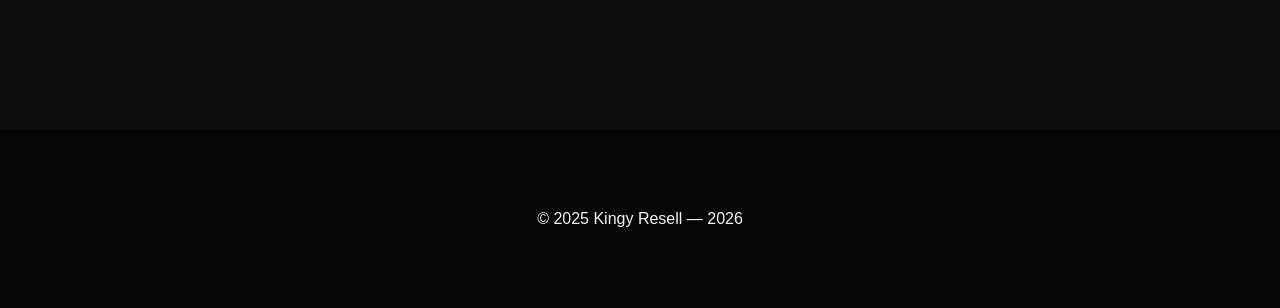
==== commit 6098f7e7: "Update index.html" ====
--- a/index.html
+++ b/index.html
@@ -2,7 +2,7 @@
 <html lang="it">
 <head>
 <meta charset="UTF-8">
-<title>Ristorante LUMINA</title>
+<title>KINGY RESELL</title>
 <meta name="viewport" content="width=device-width, initial-scale=1.0">
 
 <style>
@@ -184,46 +184,43 @@
 <body>
 
 <header>
-<h1>LUMINA</h1>
+<h1>KINGY</h1>
 <nav>
 <a href="#home">Home</a>
 <a href="#storia">Storia</a>
-<a href="#menu">Menù</a>
+<a href="#vantaggi">Vantaggi</a>
 <a href="#esperienza">Esperienza</a>
-<a href="#contatti">Contatti</a>
+<a href="#acquistare">Acquistare</a>
 </nav>
 </header>
 
 <section class="hero" id="home">
 <div>
-<h2>Ristorante Lumina</h2>
+<h2>KINGY RESELL</h2>
 <p>
-Un’esperienza gastronomica contemporanea dove eleganza, gusto e atmosfera
-si fondono in un viaggio sensoriale unico.
-</p>
-<a href="#menu" class="btn">Esplora il Menù</a>
+I Migliori Fornitori con Qualità-Prezzo, Inizia oggi!
+</p>
+<a href="#menu" class="btn">Esplora i vantaggi</a>
 </div>
 </section>
 
 <section id="storia">
-<h2 class="title fade">La Nostra Storia</h2>
+<h2 class="title fade">I Migliori Fornitori e Prodotti</h2>
 <div class="grid">
 <div class="card fade">
-<h3>Origini</h3>
+<h3>Top Prodotti</h3>
 <p>
-Lumina nasce dall’idea di creare un ristorante che unisca cucina moderna
-e tradizione italiana in un ambiente raffinato.
+Inizia a fare Reselling, Profit e Facile da Vendere.
 </p>
 </div>
 <div class="card fade">
 <h3>Visione</h3>
 <p>
-Ogni piatto è studiato per sorprendere, rispettando la stagionalità
-e l’eccellenza delle materie prime.
+Ogni Spedizione Include Aggiornamento del pacco.
 </p>
 </div>
 <div class="card fade">
-<h3>Ambiente</h3>
+<h3>Facilità</h3>
 <p>
 Design minimale, luci soffuse e un’atmosfera pensata per momenti speciali.
 </p>
@@ -234,62 +231,61 @@
 <section id="menu" class="highlight">
 <h2 class="title fade">Il Menù</h2>
 
-<h3 style="margin-bottom:25px;color:#d4af37">Piatti Principali</h3>
+<h3 style="margin-bottom:25px;color:#d4af37">Vantaggi</h3>
 <div class="menu fade">
-<div>Risotto al Tartufo <span>€18</span></div>
-<div>Filetto di Manzo <span>€26</span></div>
-<div>Gnocchi Artigianali <span>€17</span></div>
-<div>Pesce del Giorno <span>€24</span></div>
-<div>Pizza Gourmet <span>€15</span></div>
-<div>Lasagna Moderna <span>€16</span></div>
-<div>Pasta Fresca al Pesto <span>€14</span></div>
-<div>Hamburger Premium <span>€15</span></div>
-<div>Insalata Mediterranea <span>€13</span></div>
-<div>Parmigiana Rivisitata <span>€14</span></div>
-</div>
-
-<h3 style="margin:60px 0 25px;color:#d4af37">Bevande & Vini</h3>
+<div>Facile da vendere <span></span></div>
+<div>Canale Telegram <span></span></div>
+<div>Pagamento Veloce <span></span></div>
+<div>Pagamento Facile <span></span></div>
+<div>Quality Check di ogni prodotto <span></span></div>
+<div>Foto dettagliate <span></span></div>
+<div>Prezzi Assurdi <span></span></div>
+<div>Sconti Incredibili <span></span></div>
+<div>Spedizione Veloce <span></span></div>
+<div>Fornitori Con Qualità Unica <span></span></div>
+</div>
+
+<h3 style="margin:60px 0 25px;color:#d4af37">Prezzi </h3>
 <div class="menu fade">
-<div>Vino Rosso Selezione <span>€6</span></div>
-<div>Vino Bianco Selezione <span>€6</span></div>
-<div>Cocktail Signature <span>€10</span></div>
-<div>Birra Artigianale <span>€5</span></div>
-<div>Acqua Premium <span>€3</span></div>
+<div>F. Elettronica <span>€6</span></div>
+<div>F. Pods <span>€6</span></div>
+<div>F. Clothing <span>€10</span></div>
+<div>F. RL <span>€5</span></div>
+<div>F. LV <span>€3</span></div>
 </div>
 </section>
 
 <section id="esperienza">
-<h2 class="title fade">L’Esperienza Lumina</h2>
+<h2 class="title fade">Prezzi Bassi! </h2>
 <div class="timeline fade">
 <div>
 <h3>Accoglienza</h3>
-<p>Un servizio attento e discreto fin dal primo momento.</p>
+<p>Non sai come iniziare? noi ti aiutiamo!</p>
 </div>
 <div>
-<h3>Cucina</h3>
-<p>Piatti curati nei minimi dettagli, equilibrio tra gusto e presentazione.</p>
+<h3>Best Quality</h3>
+<p>Prodotti di altissima qualità con spedizioni veloci.</p>
 </div>
 <div>
-<h3>Momenti Speciali</h3>
-<p>Perfetto per cene romantiche, eventi privati e occasioni importanti.</p>
+<h3>Vinted-Wallapop-Depop-Subito</h3>
+<p>Prodotti veloci da vendere con molto Profit per vendita</p>
 </div>
 </div>
 </section>
 
 <section id="contatti" class="highlight">
-<h2 class="title fade">Contatti</h2>
+<h2 class="title fade">Acquistare</h2>
 <p class="fade" style="max-width:600px;margin-bottom:40px">
-Siamo nel cuore della città. Contattaci per informazioni, eventi privati
-o collaborazioni.
-</p>
-
-<a href="https://wa.me/390000000000" class="btn fade">WhatsApp</a>
-<a href="tel:+390000000000" class="btn fade">Telefono</a>
-<a href="mailto:info@lumina.it" class="btn fade">Email</a>
+Siamo nel cuore dei Reselling che cercano Prezzi bassi 
+per acquistare entra sul Telegram.
+</p>
+
+
+<a href="https://t.me/+T58WL2Ny9AFkMzdk" class="btn fade">Telegram</a>
 </section>
 
 <div class="footer">
-<p>© 2025 Ristorante Lumina — Esempio dimostrativo</p>
+<p>© 2025 Kingy Resell — 2026</p>
 </div>
 
 <script>
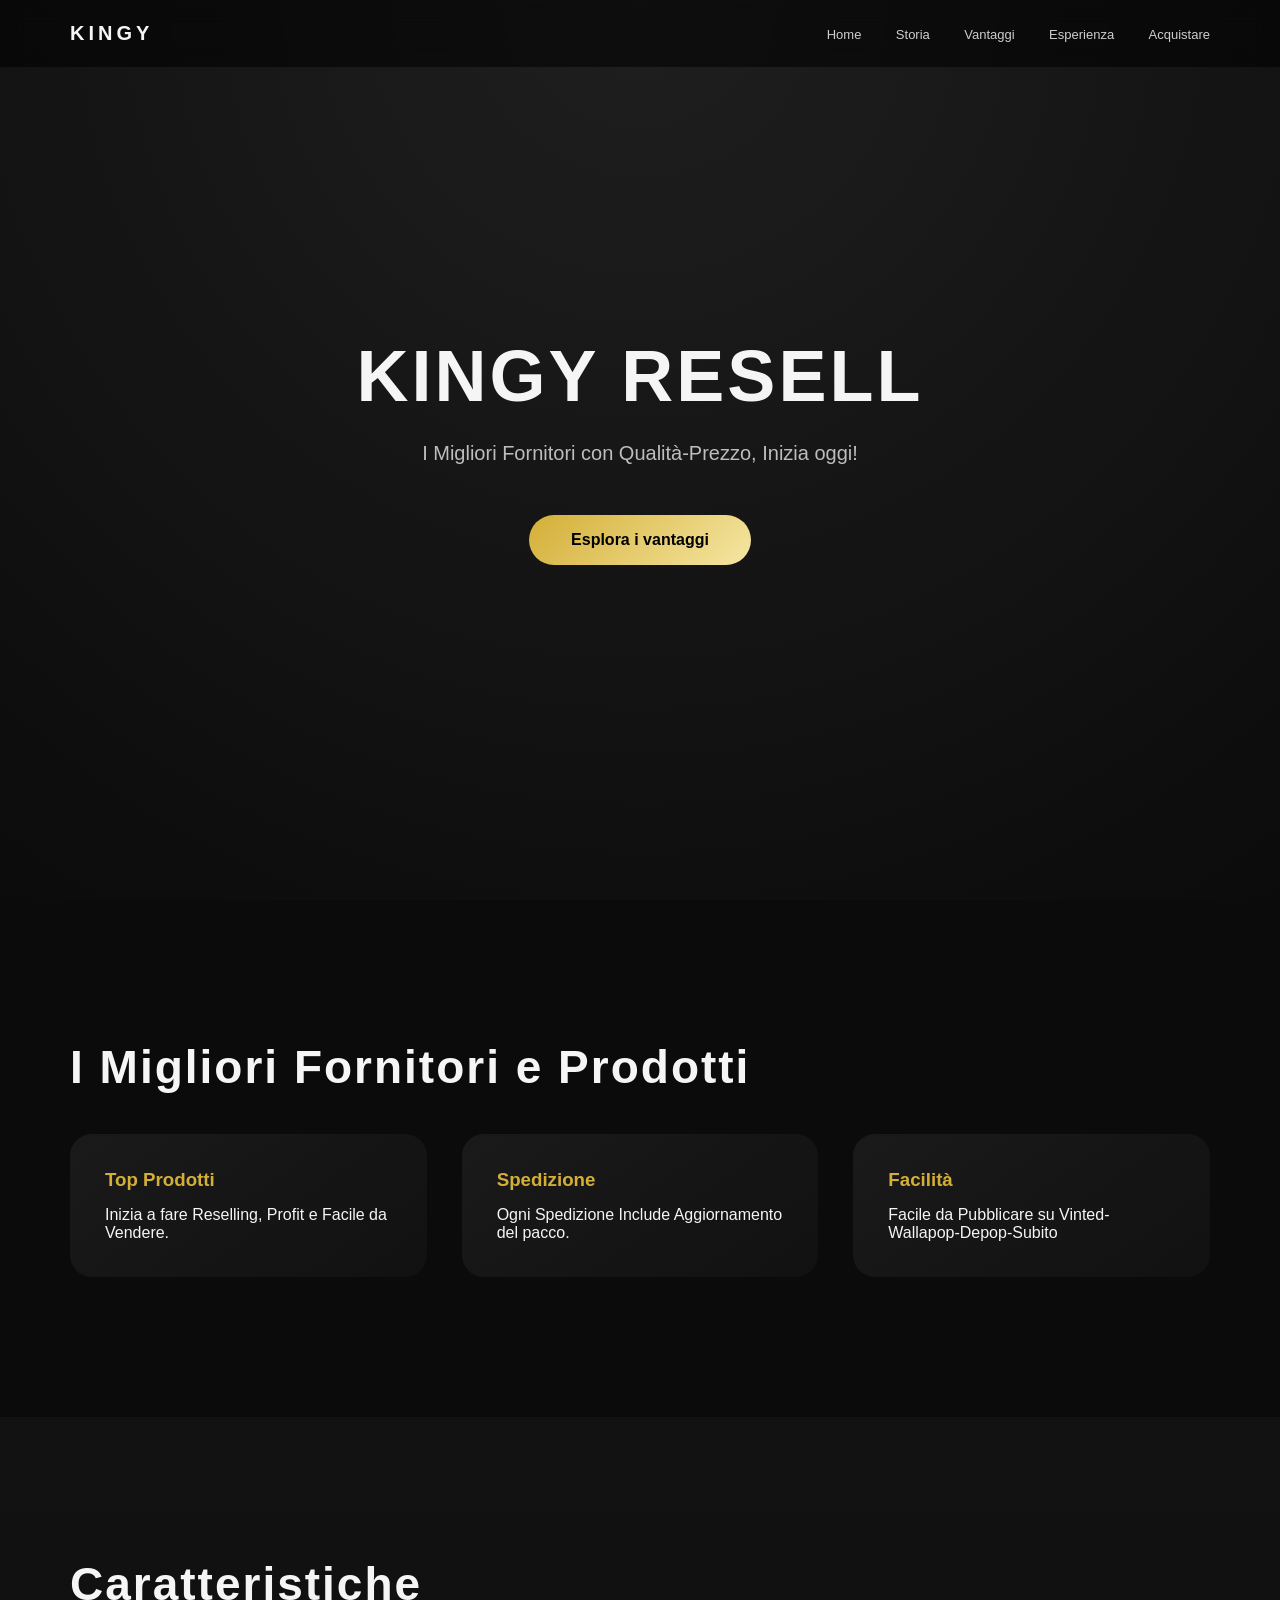
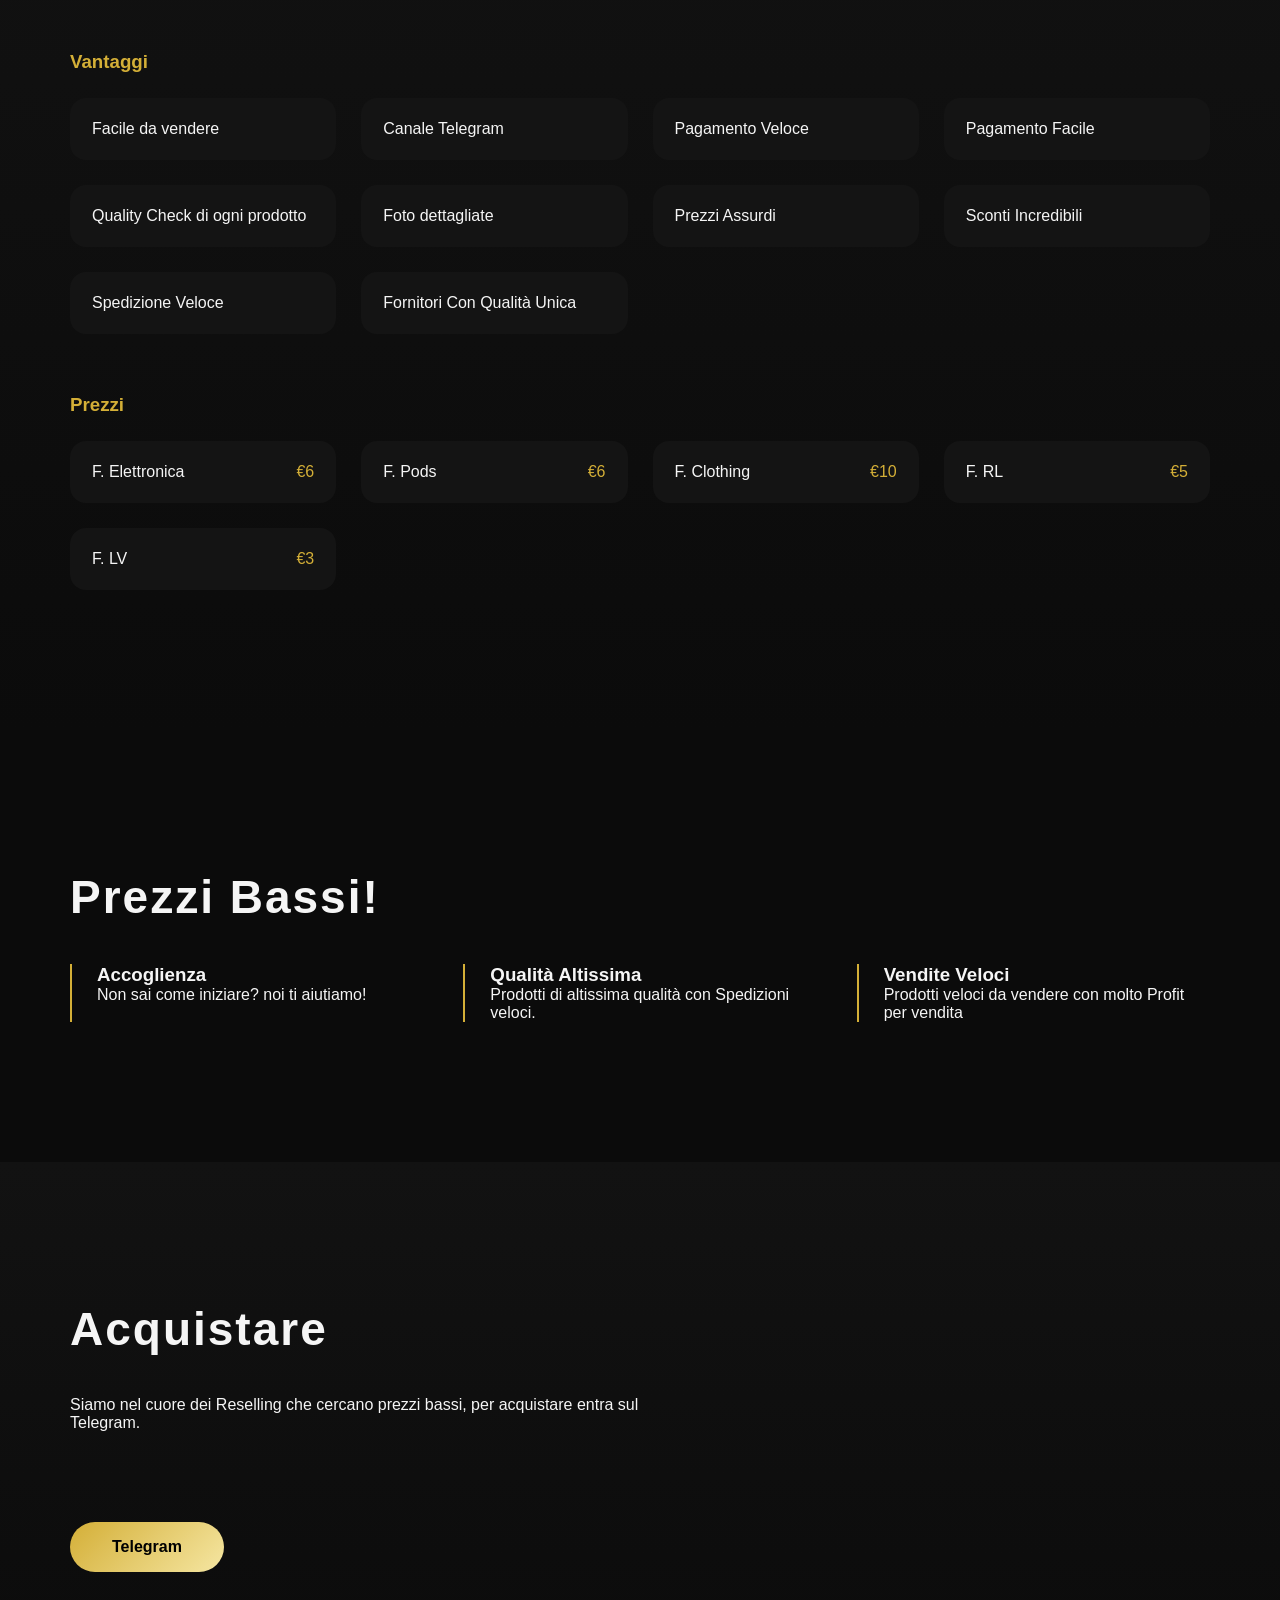
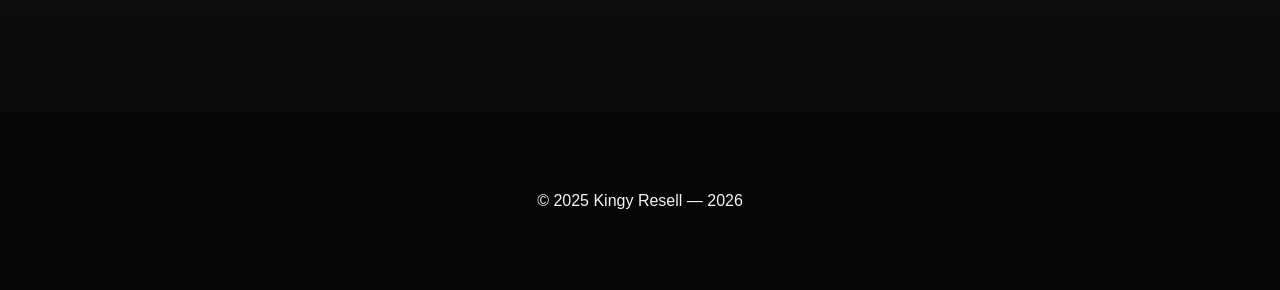
==== commit 0bcc669c: "Update index.html" ====
--- a/index.html
+++ b/index.html
@@ -214,7 +214,7 @@
 </p>
 </div>
 <div class="card fade">
-<h3>Visione</h3>
+<h3>Spedizione</h3>
 <p>
 Ogni Spedizione Include Aggiornamento del pacco.
 </p>
@@ -222,14 +222,14 @@
 <div class="card fade">
 <h3>Facilità</h3>
 <p>
-Design minimale, luci soffuse e un’atmosfera pensata per momenti speciali.
+Facile da Pubblicare su Vinted-Wallapop-Depop-Subito
 </p>
 </div>
 </div>
 </section>
 
 <section id="menu" class="highlight">
-<h2 class="title fade">Il Menù</h2>
+<h2 class="title fade">Caratteristiche</h2>
 
 <h3 style="margin-bottom:25px;color:#d4af37">Vantaggi</h3>
 <div class="menu fade">
@@ -263,11 +263,11 @@
 <p>Non sai come iniziare? noi ti aiutiamo!</p>
 </div>
 <div>
-<h3>Best Quality</h3>
-<p>Prodotti di altissima qualità con spedizioni veloci.</p>
+<h3>Qualità Altissima</h3>
+<p>Prodotti di altissima qualità con Spedizioni veloci.</p>
 </div>
 <div>
-<h3>Vinted-Wallapop-Depop-Subito</h3>
+<h3>Vendite Veloci</h3>
 <p>Prodotti veloci da vendere con molto Profit per vendita</p>
 </div>
 </div>
@@ -276,7 +276,7 @@
 <section id="contatti" class="highlight">
 <h2 class="title fade">Acquistare</h2>
 <p class="fade" style="max-width:600px;margin-bottom:40px">
-Siamo nel cuore dei Reselling che cercano Prezzi bassi 
+Siamo nel cuore dei Reselling che cercano prezzi bassi,
 per acquistare entra sul Telegram.
 </p>
 
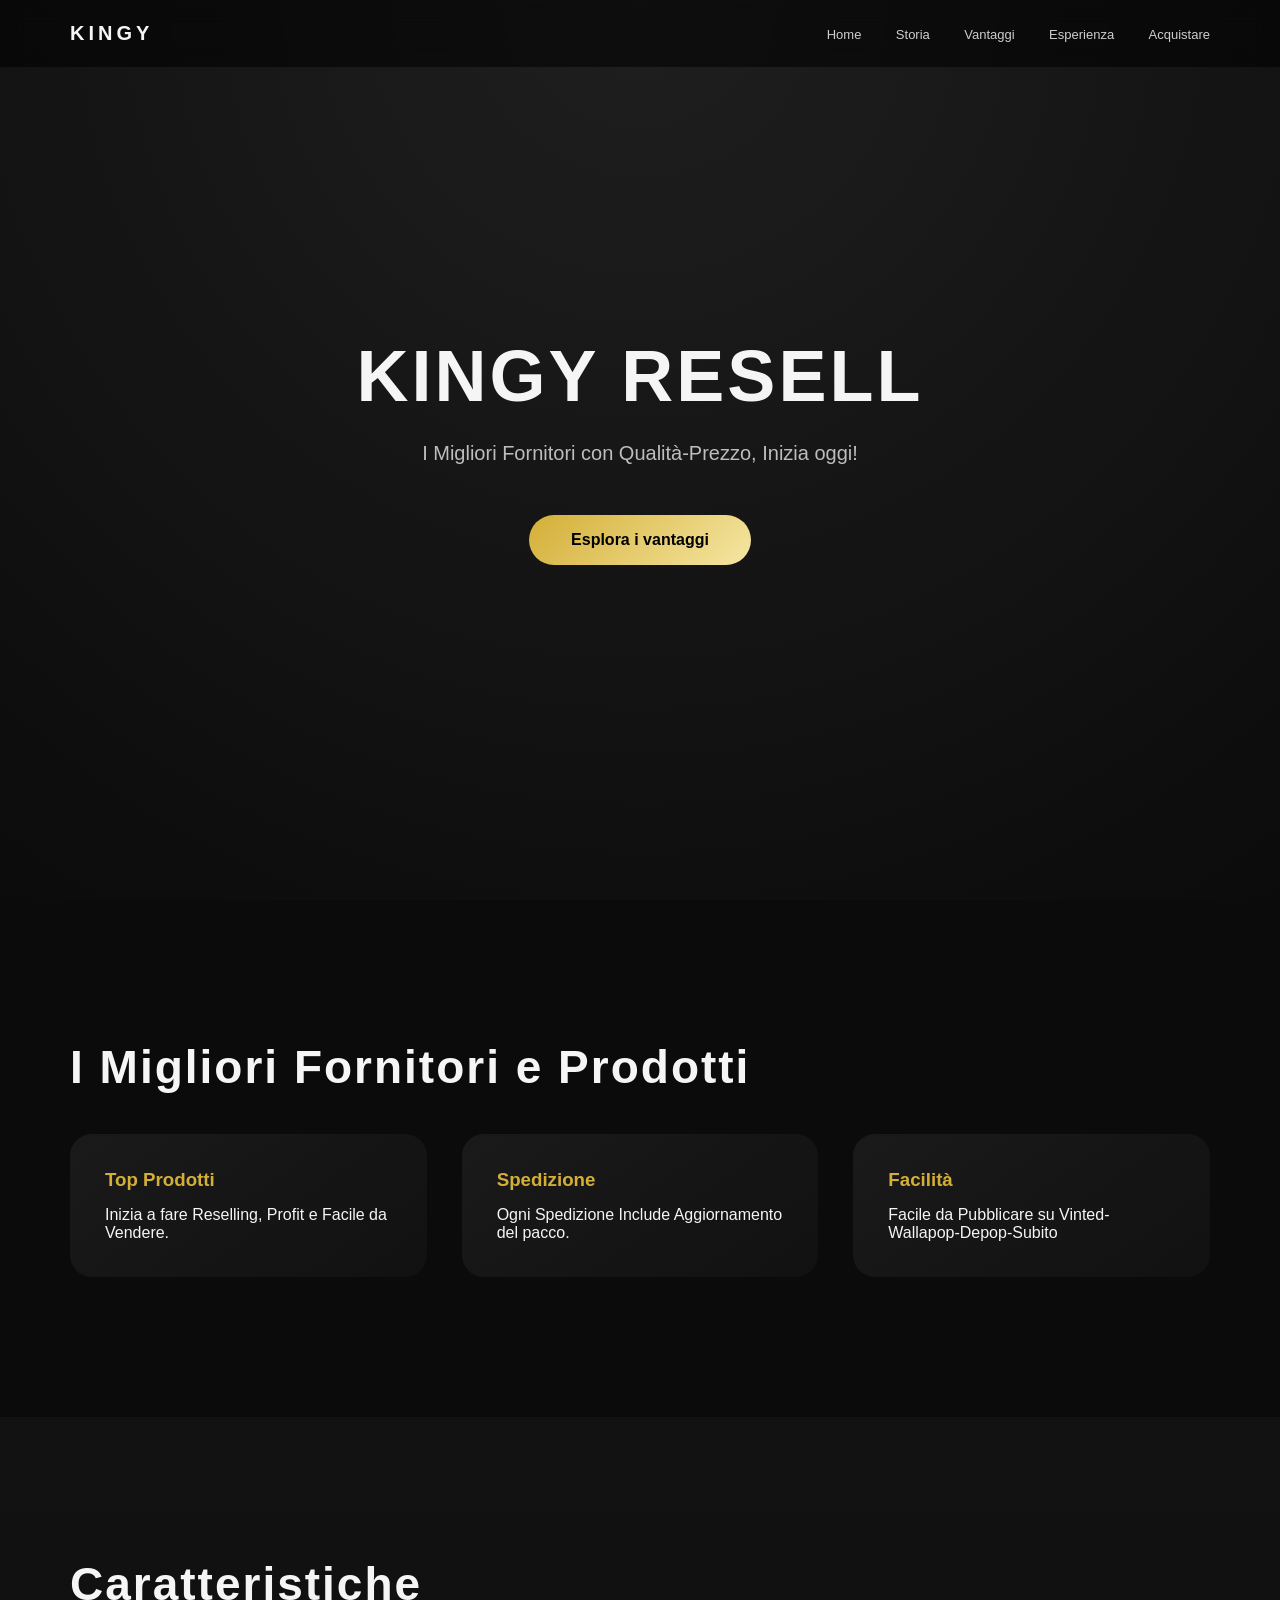
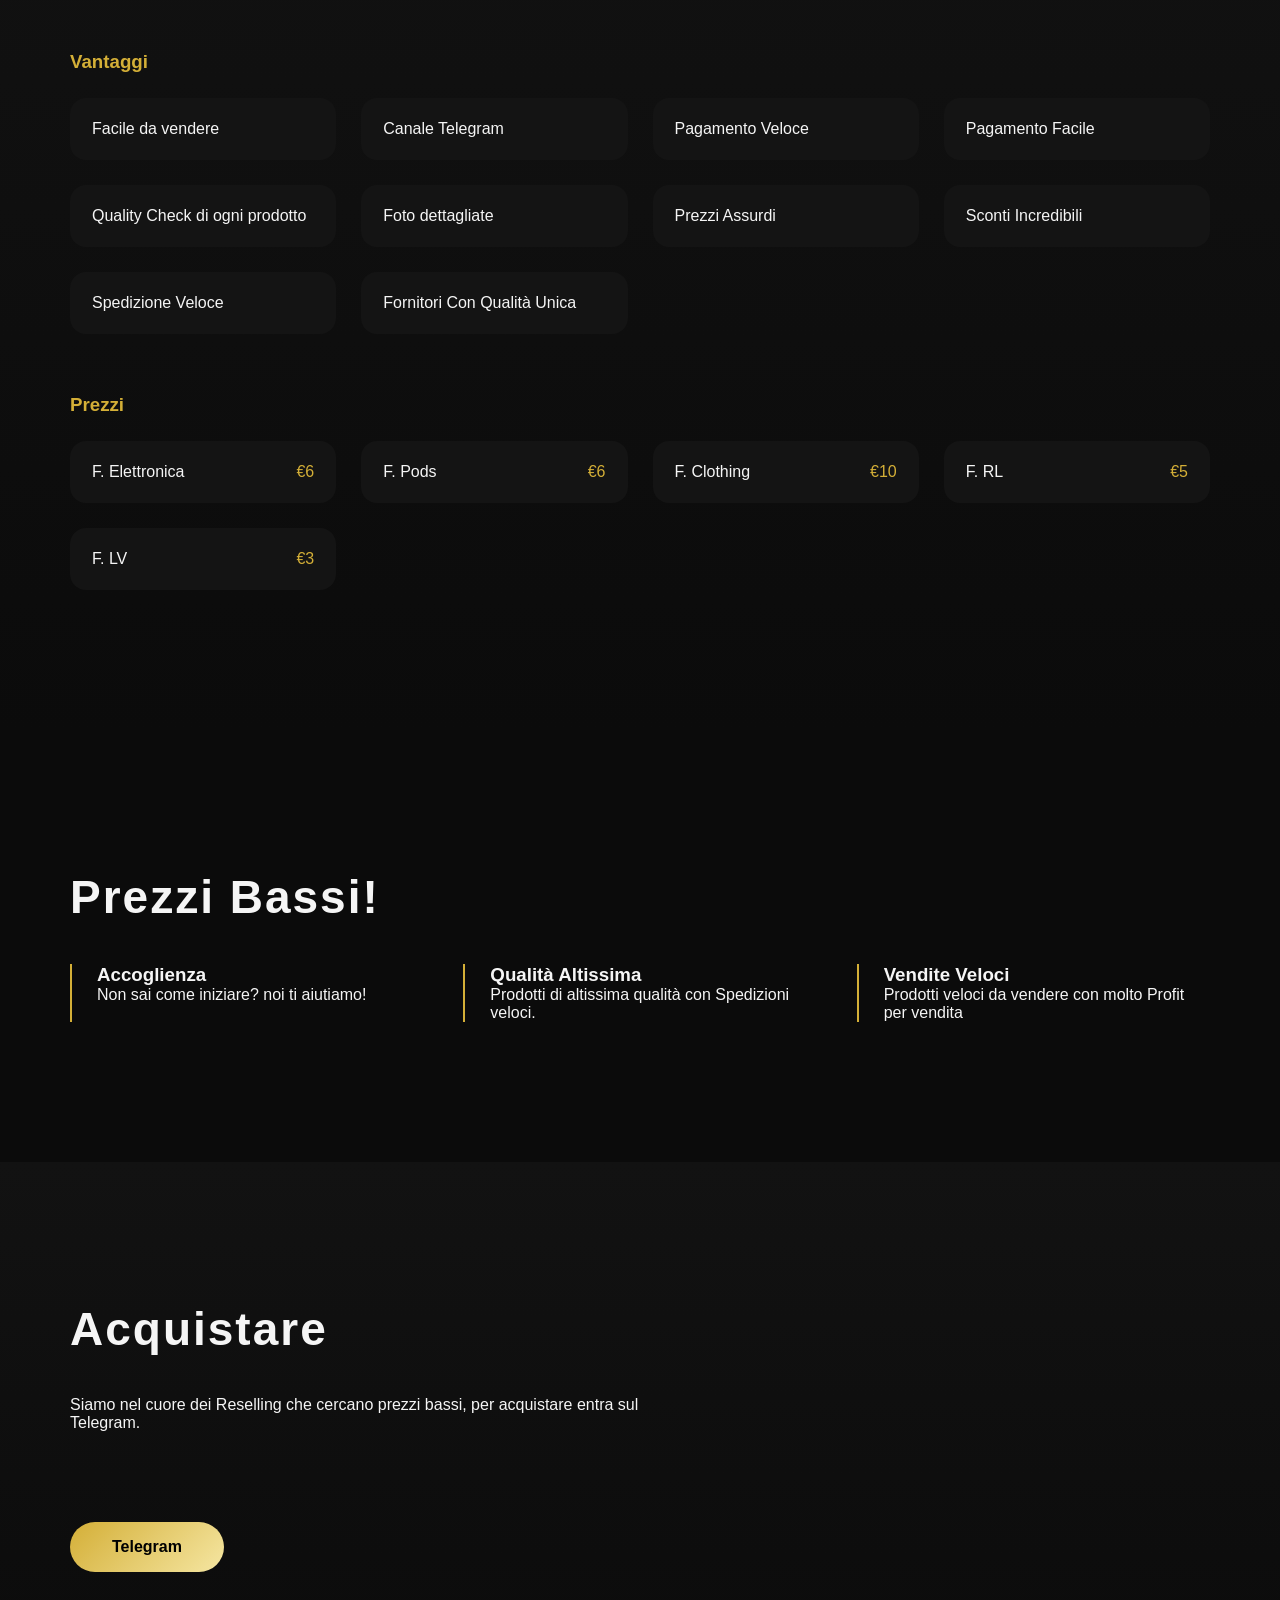
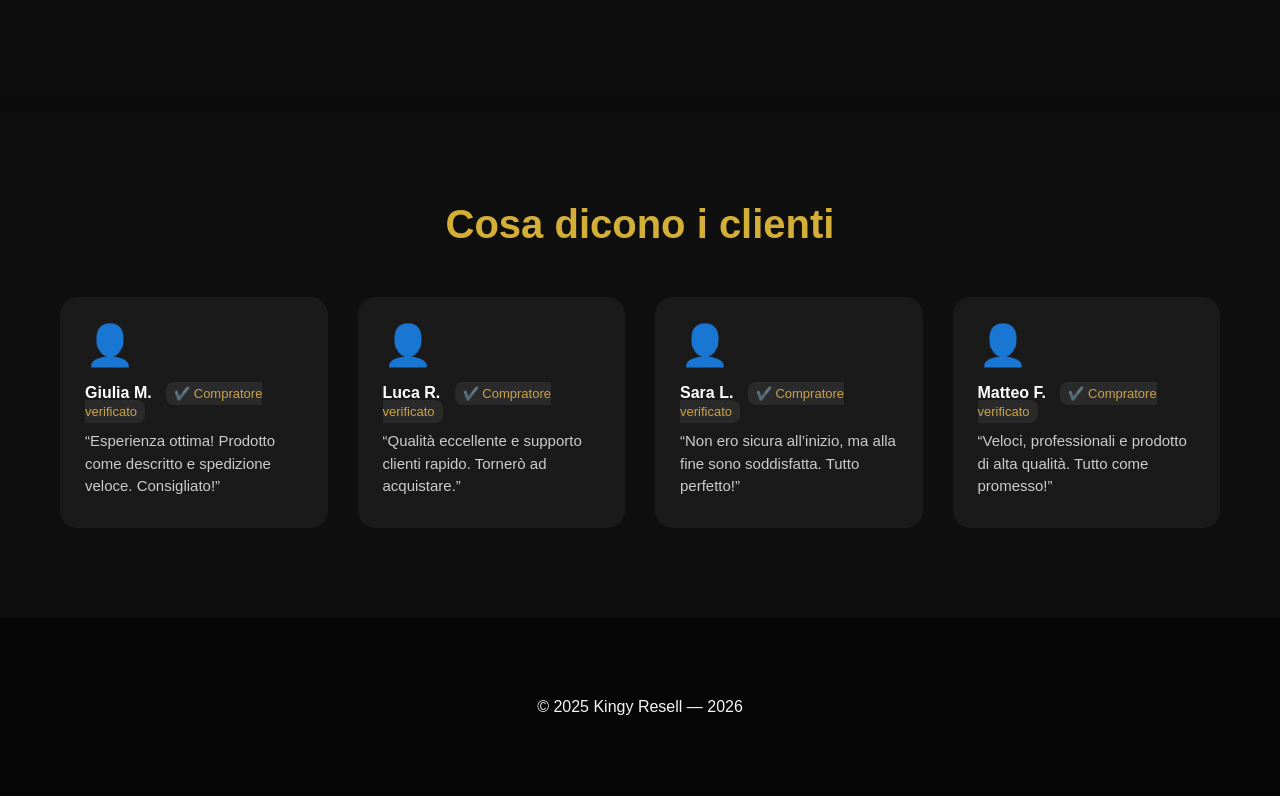
==== commit 5ca0f2cc: "Update index.html" ====
--- a/index.html
+++ b/index.html
@@ -6,177 +6,226 @@
 <meta name="viewport" content="width=device-width, initial-scale=1.0">
 
 <style>
+/* ===== ESTILO GENERAL ===== */
 *{margin:0;padding:0;box-sizing:border-box;font-family:'Inter',sans-serif}
 body{
-background:#0b0b0b;
-color:#f5f5f5;
-overflow-x:hidden;
-scroll-behavior:smooth;
-}
-
+  background:#0b0b0b;
+  color:#f5f5f5;
+  overflow-x:hidden;
+  scroll-behavior:smooth;
+}
+
+/* ===== HEADER ===== */
 header{
-position:fixed;
-top:0;
-width:100%;
-padding:22px 70px;
-display:flex;
-justify-content:space-between;
-align-items:center;
-background:rgba(0,0,0,0.55);
-backdrop-filter:blur(12px);
-z-index:999;
-}
-
+  position:fixed;
+  top:0;
+  width:100%;
+  padding:22px 70px;
+  display:flex;
+  justify-content:space-between;
+  align-items:center;
+  background:rgba(0,0,0,0.55);
+  backdrop-filter:blur(12px);
+  z-index:999;
+}
 header h1{
-letter-spacing:4px;
-font-size:20px;
-}
-
+  letter-spacing:4px;
+  font-size:20px;
+}
 nav a{
-margin-left:30px;
-text-decoration:none;
-color:#fff;
-font-size:13px;
-opacity:.8;
-transition:.3s;
+  margin-left:30px;
+  text-decoration:none;
+  color:#fff;
+  font-size:13px;
+  opacity:.8;
+  transition:.3s;
 }
 nav a:hover{opacity:1;color:#d4af37}
 
+/* ===== SECCIONES ===== */
 section{
-padding:140px 70px;
-}
-
+  padding:140px 70px;
+}
 .hero{
-min-height:100vh;
-display:flex;
-align-items:center;
-justify-content:center;
-text-align:center;
-background:
-radial-gradient(circle at top,#1f1f1f,#0b0b0b);
-}
-
+  min-height:100vh;
+  display:flex;
+  align-items:center;
+  justify-content:center;
+  text-align:center;
+  background: radial-gradient(circle at top,#1f1f1f,#0b0b0b);
+}
 .hero h2{
-font-size:72px;
-letter-spacing:3px;
-animation:fadeUp 1.2s ease;
-}
-
+  font-size:72px;
+  letter-spacing:3px;
+  animation:fadeUp 1.2s ease;
+}
 .hero p{
-margin-top:25px;
-font-size:20px;
-opacity:.75;
-max-width:700px;
-margin-inline:auto;
-animation:fadeUp 1.6s ease;
-}
-
+  margin-top:25px;
+  font-size:20px;
+  opacity:.75;
+  max-width:700px;
+  margin-inline:auto;
+  animation:fadeUp 1.6s ease;
+}
 .btn{
-margin-top:50px;
-display:inline-block;
-padding:16px 42px;
-border-radius:50px;
-background:linear-gradient(135deg,#d4af37,#f5e6a2);
-color:#000;
-font-weight:600;
-text-decoration:none;
-transition:.4s;
-animation:fadeUp 2s ease;
+  margin-top:50px;
+  display:inline-block;
+  padding:16px 42px;
+  border-radius:50px;
+  background:linear-gradient(135deg,#d4af37,#f5e6a2);
+  color:#000;
+  font-weight:600;
+  text-decoration:none;
+  transition:.4s;
+  animation:fadeUp 2s ease;
 }
 .btn:hover{
-transform:translateY(-6px);
-box-shadow:0 20px 50px rgba(212,175,55,.35);
-}
-
+  transform:translateY(-6px);
+  box-shadow:0 20px 50px rgba(212,175,55,.35);
+}
 .title{
-font-size:46px;
-margin-bottom:40px;
-letter-spacing:2px;
-}
-
+  font-size:46px;
+  margin-bottom:40px;
+  letter-spacing:2px;
+}
+
+/* ===== FADE ANIMATION ===== */
 .fade{
-opacity:0;
-transform:translateY(40px);
-transition:1s;
+  opacity:0;
+  transform:translateY(40px);
+  transition:1s;
 }
 .fade.show{
-opacity:1;
-transform:translateY(0);
-}
-
+  opacity:1;
+  transform:translateY(0);
+}
+
+/* ===== GRID & CARDS ===== */
 .grid{
-display:grid;
-grid-template-columns:repeat(auto-fit,minmax(260px,1fr));
-gap:35px;
-}
-
+  display:grid;
+  grid-template-columns:repeat(auto-fit,minmax(260px,1fr));
+  gap:35px;
+}
 .card{
-background:linear-gradient(145deg,#1a1a1a,#111);
-padding:35px;
-border-radius:22px;
-transition:.4s;
+  background:linear-gradient(145deg,#1a1a1a,#111);
+  padding:35px;
+  border-radius:22px;
+  transition:.4s;
 }
 .card:hover{
-transform:translateY(-12px);
-box-shadow:0 30px 60px rgba(0,0,0,.7);
-}
-
+  transform:translateY(-12px);
+  box-shadow:0 30px 60px rgba(0,0,0,.7);
+}
 .card h3{
-color:#d4af37;
-margin-bottom:15px;
-}
-
+  color:#d4af37;
+  margin-bottom:15px;
+}
+
+/* ===== MENU ===== */
 .menu{
-display:grid;
-grid-template-columns:repeat(auto-fit,minmax(240px,1fr));
-gap:25px;
-}
-
+  display:grid;
+  grid-template-columns:repeat(auto-fit,minmax(240px,1fr));
+  gap:25px;
+}
 .menu div{
-background:#141414;
-padding:22px;
-border-radius:16px;
-transition:.3s;
+  background:#141414;
+  padding:22px;
+  border-radius:16px;
+  transition:.3s;
 }
 .menu div:hover{
-background:#1d1d1d;
-transform:scale(1.04);
-}
-
+  background:#1d1d1d;
+  transform:scale(1.04);
+}
 .menu span{
-float:right;
-color:#d4af37;
-}
-
+  float:right;
+  color:#d4af37;
+}
+
+/* ===== HIGHLIGHT ===== */
 .highlight{
-background:linear-gradient(180deg,#121212,#0b0b0b);
-}
-
+  background:linear-gradient(180deg,#121212,#0b0b0b);
+}
+
+/* ===== TIMELINE ===== */
 .timeline{
-display:grid;
-grid-template-columns:repeat(auto-fit,minmax(280px,1fr));
-gap:40px;
-}
-
+  display:grid;
+  grid-template-columns:repeat(auto-fit,minmax(280px,1fr));
+  gap:40px;
+}
 .timeline div{
-border-left:2px solid #d4af37;
-padding-left:25px;
-}
-
+  border-left:2px solid #d4af37;
+  padding-left:25px;
+}
+
+/* ===== FOOTER ===== */
 .footer{
-background:#050505;
-padding:80px 60px;
-text-align:center;
-}
-
+  background:#050505;
+  padding:80px 60px;
+  text-align:center;
+}
 .footer a{
-margin:15px;
-display:inline-block;
-}
-
+  margin:15px;
+  display:inline-block;
+}
+
+/* ===== ANIMACIONES ===== */
 @keyframes fadeUp{
-from{opacity:0;transform:translateY(60px)}
-to{opacity:1;transform:translateY(0)}
+  from{opacity:0;transform:translateY(60px)}
+  to{opacity:1;transform:translateY(0)}
+}
+
+/* ===== RESEÑAS ===== */
+#recensioni {
+  padding:90px 60px;
+  background:#0f0f0f;
+  color:#fff;
+}
+#recensioni .review-container {
+  display: grid;
+  grid-template-columns: repeat(auto-fit, minmax(260px,1fr));
+  gap:30px;
+  max-width:1200px;
+  margin:auto;
+}
+.review-card {
+  background:#1a1a1a;
+  border-radius:18px;
+  padding:25px 25px 30px;
+  transition:0.4s ease;
+  opacity:0;
+  transform:translateY(40px);
+}
+.review-card:hover {
+  transform:translateY(-8px);
+  box-shadow:0 18px 30px rgba(212,175,55,0.3);
+}
+.review-card .avatar {
+  font-size:40px;
+  margin-bottom:15px;
+}
+.review-head {
+  margin-bottom:10px;
+  font-size:16px;
+}
+.verified {
+  margin-left:10px;
+  background:#2a2a2a;
+  padding:4px 8px;
+  border-radius:8px;
+  font-size:13px;
+  color:#c9a14a;
+}
+.review-text {
+  font-size:15px;
+  line-height:1.5;
+  color:#ccc;
+}
+
+/* FADE IN ANIMACION DE RESEÑAS */
+@keyframes fadeInUp {
+  from {opacity:0; transform:translateY(40px);}
+  to {opacity:1; transform:translateY(0);}
 }
 </style>
 </head>
@@ -197,9 +246,7 @@
 <section class="hero" id="home">
 <div>
 <h2>KINGY RESELL</h2>
-<p>
-I Migliori Fornitori con Qualità-Prezzo, Inizia oggi!
-</p>
+<p>I Migliori Fornitori con Qualità-Prezzo, Inizia oggi!</p>
 <a href="#menu" class="btn">Esplora i vantaggi</a>
 </div>
 </section>
@@ -209,28 +256,21 @@
 <div class="grid">
 <div class="card fade">
 <h3>Top Prodotti</h3>
-<p>
-Inizia a fare Reselling, Profit e Facile da Vendere.
-</p>
+<p>Inizia a fare Reselling, Profit e Facile da Vendere.</p>
 </div>
 <div class="card fade">
 <h3>Spedizione</h3>
-<p>
-Ogni Spedizione Include Aggiornamento del pacco.
-</p>
+<p>Ogni Spedizione Include Aggiornamento del pacco.</p>
 </div>
 <div class="card fade">
 <h3>Facilità</h3>
-<p>
-Facile da Pubblicare su Vinted-Wallapop-Depop-Subito
-</p>
+<p>Facile da Pubblicare su Vinted-Wallapop-Depop-Subito</p>
 </div>
 </div>
 </section>
 
 <section id="menu" class="highlight">
 <h2 class="title fade">Caratteristiche</h2>
-
 <h3 style="margin-bottom:25px;color:#d4af37">Vantaggi</h3>
 <div class="menu fade">
 <div>Facile da vendere <span></span></div>
@@ -279,16 +319,43 @@
 Siamo nel cuore dei Reselling che cercano prezzi bassi,
 per acquistare entra sul Telegram.
 </p>
-
-
 <a href="https://t.me/+T58WL2Ny9AFkMzdk" class="btn fade">Telegram</a>
+</section>
+
+<!-- ===== RESEÑAS ABAJO ===== -->
+<section id="recensioni">
+<h2 style="text-align:center;font-size:40px;margin-bottom:50px;color:#d4af37;">Cosa dicono i clienti</h2>
+<div class="review-container">
+  <div class="review-card">
+    <div class="avatar">👤</div>
+    <div class="review-head"><strong>Giulia M.</strong> <span class="verified">✔️ Compratore verificato</span></div>
+    <p class="review-text">“Esperienza ottima! Prodotto come descritto e spedizione veloce. Consigliato!”</p>
+  </div>
+  <div class="review-card">
+    <div class="avatar">👤</div>
+    <div class="review-head"><strong>Luca R.</strong> <span class="verified">✔️ Compratore verificato</span></div>
+    <p class="review-text">“Qualità eccellente e supporto clienti rapido. Tornerò ad acquistare.”</p>
+  </div>
+  <div class="review-card">
+    <div class="avatar">👤</div>
+    <div class="review-head"><strong>Sara L.</strong> <span class="verified">✔️ Compratore verificato</span></div>
+    <p class="review-text">“Non ero sicura all’inizio, ma alla fine sono soddisfatta. Tutto perfetto!”</p>
+  </div>
+  <div class="review-card">
+    <div class="avatar">👤</div>
+    <div class="review-head"><strong>Matteo F.</strong> <span class="verified">✔️ Compratore verificato</span></div>
+    <p class="review-text">“Veloci, professionali e prodotto di alta qualità. Tutto come promesso!”</p>
+  </div>
+</div>
 </section>
 
 <div class="footer">
 <p>© 2025 Kingy Resell — 2026</p>
 </div>
 
+<!-- ===== SCRIPTS ===== -->
 <script>
+// Fade general
 const fades=document.querySelectorAll('.fade');
 const obs=new IntersectionObserver(entries=>{
 entries.forEach(e=>{
@@ -296,6 +363,17 @@
 });
 },{threshold:.2});
 fades.forEach(f=>obs.observe(f));
+
+// Fade reseñas
+const reviews=document.querySelectorAll('.review-card');
+const observer=new IntersectionObserver(entries=>{
+  entries.forEach(entry=>{
+    if(entry.isIntersecting){
+      entry.target.style.animation='fadeInUp 0.9s forwards ease';
+    }
+  });
+},{ threshold:0.2 });
+reviews.forEach(card=>observer.observe(card));
 </script>
 
 </body>
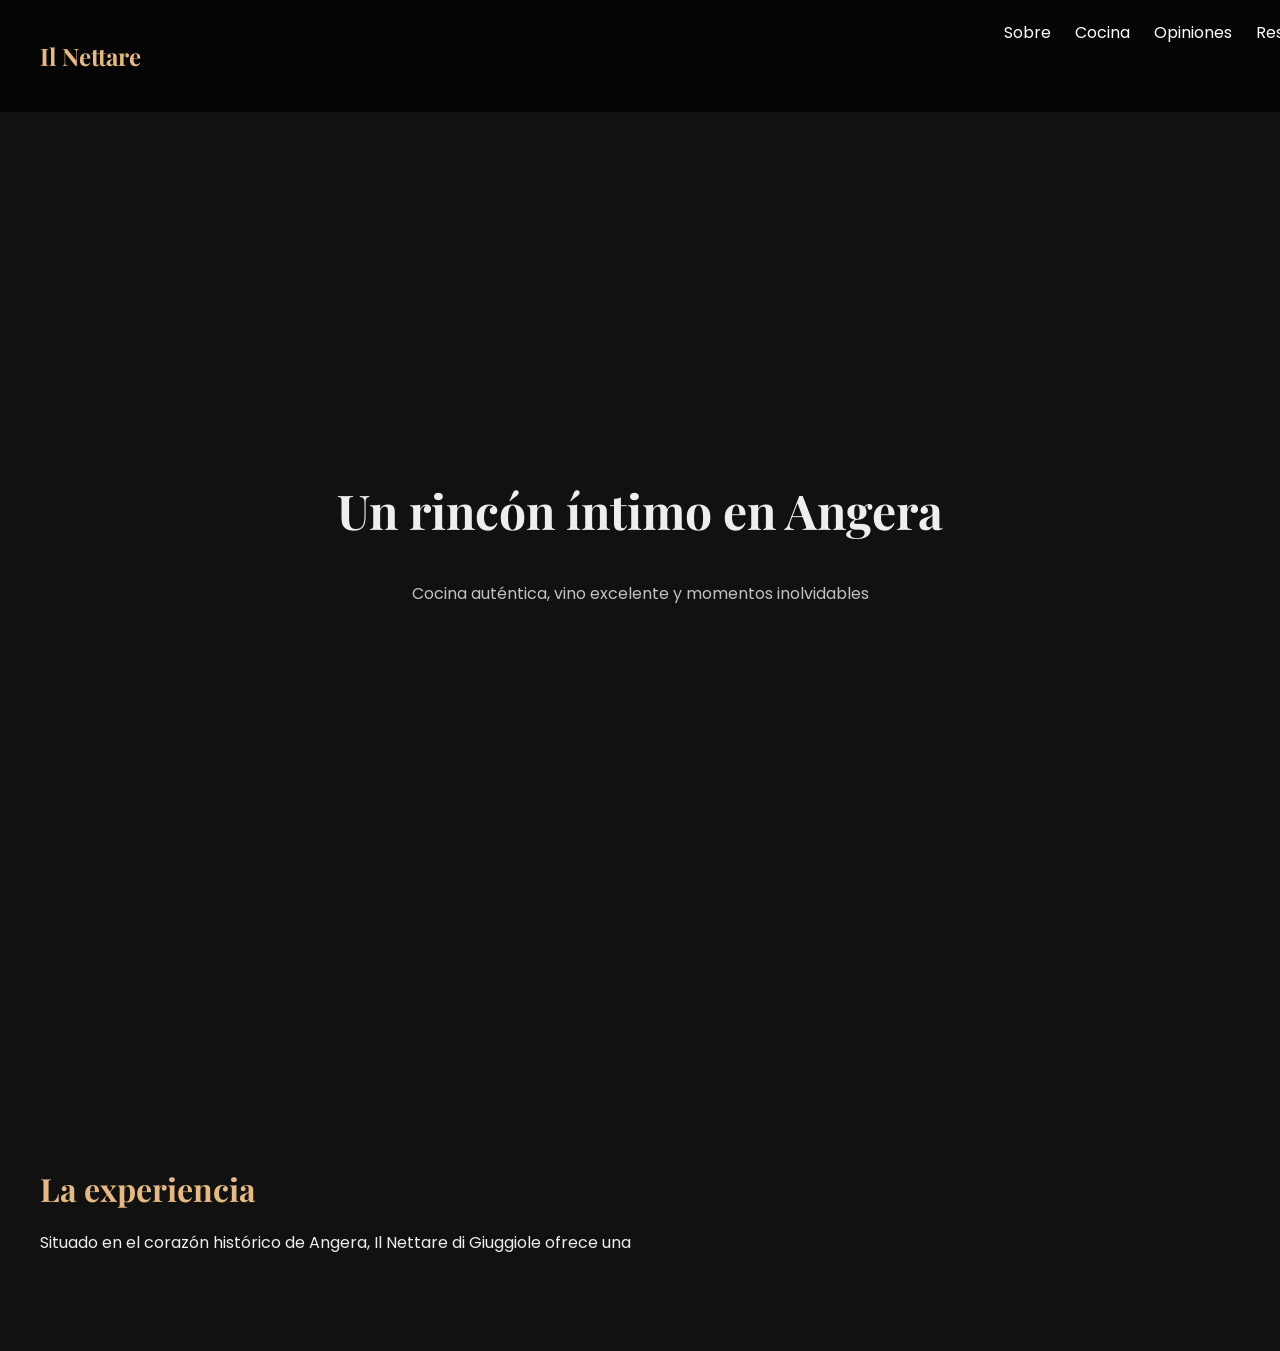
==== commit e1b310cf: "Update index.html" ====
--- a/index.html
+++ b/index.html
@@ -1,380 +1,162 @@
 <!DOCTYPE html>
-<html lang="it">
+<html lang="es">
 <head>
 <meta charset="UTF-8">
-<title>KINGY RESELL</title>
 <meta name="viewport" content="width=device-width, initial-scale=1.0">
+<title>Il Nettare di Giuggiole</title>
+
+<link href="https://fonts.googleapis.com/css2?family=Playfair+Display:wght@500;700&family=Poppins:wght@300;400;600&display=swap" rel="stylesheet">
 
 <style>
-/* ===== ESTILO GENERAL ===== */
-*{margin:0;padding:0;box-sizing:border-box;font-family:'Inter',sans-serif}
-body{
-  background:#0b0b0b;
-  color:#f5f5f5;
-  overflow-x:hidden;
-  scroll-behavior:smooth;
+body {
+    margin:0;
+    font-family:'Poppins',sans-serif;
+    background:#111;
+    color:#eee;
 }
 
-/* ===== HEADER ===== */
-header{
-  position:fixed;
-  top:0;
-  width:100%;
-  padding:22px 70px;
-  display:flex;
-  justify-content:space-between;
-  align-items:center;
-  background:rgba(0,0,0,0.55);
-  backdrop-filter:blur(12px);
-  z-index:999;
-}
-header h1{
-  letter-spacing:4px;
-  font-size:20px;
-}
-nav a{
-  margin-left:30px;
-  text-decoration:none;
-  color:#fff;
-  font-size:13px;
-  opacity:.8;
-  transition:.3s;
-}
-nav a:hover{opacity:1;color:#d4af37}
-
-/* ===== SECCIONES ===== */
-section{
-  padding:140px 70px;
-}
-.hero{
-  min-height:100vh;
-  display:flex;
-  align-items:center;
-  justify-content:center;
-  text-align:center;
-  background: radial-gradient(circle at top,#1f1f1f,#0b0b0b);
-}
-.hero h2{
-  font-size:72px;
-  letter-spacing:3px;
-  animation:fadeUp 1.2s ease;
-}
-.hero p{
-  margin-top:25px;
-  font-size:20px;
-  opacity:.75;
-  max-width:700px;
-  margin-inline:auto;
-  animation:fadeUp 1.6s ease;
-}
-.btn{
-  margin-top:50px;
-  display:inline-block;
-  padding:16px 42px;
-  border-radius:50px;
-  background:linear-gradient(135deg,#d4af37,#f5e6a2);
-  color:#000;
-  font-weight:600;
-  text-decoration:none;
-  transition:.4s;
-  animation:fadeUp 2s ease;
-}
-.btn:hover{
-  transform:translateY(-6px);
-  box-shadow:0 20px 50px rgba(212,175,55,.35);
-}
-.title{
-  font-size:46px;
-  margin-bottom:40px;
-  letter-spacing:2px;
+/* NAV */
+nav {
+    position:fixed;
+    width:100%;
+    display:flex;
+    justify-content:space-between;
+    padding:20px 40px;
+    background:rgba(0,0,0,0.7);
+    backdrop-filter:blur(10px);
+    z-index:1000;
 }
 
-/* ===== FADE ANIMATION ===== */
-.fade{
-  opacity:0;
-  transform:translateY(40px);
-  transition:1s;
-}
-.fade.show{
-  opacity:1;
-  transform:translateY(0);
+nav h1 {
+    font-family:'Playfair Display';
+    color:#e6b980;
 }
 
-/* ===== GRID & CARDS ===== */
-.grid{
-  display:grid;
-  grid-template-columns:repeat(auto-fit,minmax(260px,1fr));
-  gap:35px;
-}
-.card{
-  background:linear-gradient(145deg,#1a1a1a,#111);
-  padding:35px;
-  border-radius:22px;
-  transition:.4s;
-}
-.card:hover{
-  transform:translateY(-12px);
-  box-shadow:0 30px 60px rgba(0,0,0,.7);
-}
-.card h3{
-  color:#d4af37;
-  margin-bottom:15px;
+nav a {
+    margin-left:20px;
+    color:white;
+    text-decoration:none;
 }
 
-/* ===== MENU ===== */
-.menu{
-  display:grid;
-  grid-template-columns:repeat(auto-fit,minmax(240px,1fr));
-  gap:25px;
-}
-.menu div{
-  background:#141414;
-  padding:22px;
-  border-radius:16px;
-  transition:.3s;
-}
-.menu div:hover{
-  background:#1d1d1d;
-  transform:scale(1.04);
-}
-.menu span{
-  float:right;
-  color:#d4af37;
+/* HERO */
+.hero {
+    height:100vh;
+    background:url('https://images.unsplash.com/photo-1550966871-3ed3cdb5ed0c') center/cover;
+    display:flex;
+    align-items:center;
+    justify-content:center;
+    text-align:center;
 }
 
-/* ===== HIGHLIGHT ===== */
-.highlight{
-  background:linear-gradient(180deg,#121212,#0b0b0b);
+.hero h2 {
+    font-family:'Playfair Display';
+    font-size:3rem;
+    animation:fadeUp 1.5s ease;
 }
 
-/* ===== TIMELINE ===== */
-.timeline{
-  display:grid;
-  grid-template-columns:repeat(auto-fit,minmax(280px,1fr));
-  gap:40px;
-}
-.timeline div{
-  border-left:2px solid #d4af37;
-  padding-left:25px;
+.hero p {
+    opacity:0.8;
 }
 
-/* ===== FOOTER ===== */
-.footer{
-  background:#050505;
-  padding:80px 60px;
-  text-align:center;
-}
-.footer a{
-  margin:15px;
-  display:inline-block;
+/* SECTION */
+section {
+    padding:80px 40px;
+    max-width:1200px;
+    margin:auto;
 }
 
-/* ===== ANIMACIONES ===== */
-@keyframes fadeUp{
-  from{opacity:0;transform:translateY(60px)}
-  to{opacity:1;transform:translateY(0)}
+.title {
+    font-family:'Playfair Display';
+    font-size:2rem;
+    margin-bottom:20px;
+    color:#e6b980;
 }
 
-/* ===== RESEÑAS ===== */
-#recensioni {
-  padding:90px 60px;
-  background:#0f0f0f;
-  color:#fff;
-}
-#recensioni .review-container {
-  display: grid;
-  grid-template-columns: repeat(auto-fit, minmax(260px,1fr));
-  gap:30px;
-  max-width:1200px;
-  margin:auto;
-}
-.review-card {
-  background:#1a1a1a;
-  border-radius:18px;
-  padding:25px 25px 30px;
-  transition:0.4s ease;
-  opacity:0;
-  transform:translateY(40px);
-}
-.review-card:hover {
-  transform:translateY(-8px);
-  box-shadow:0 18px 30px rgba(212,175,55,0.3);
-}
-.review-card .avatar {
-  font-size:40px;
-  margin-bottom:15px;
-}
-.review-head {
-  margin-bottom:10px;
-  font-size:16px;
-}
-.verified {
-  margin-left:10px;
-  background:#2a2a2a;
-  padding:4px 8px;
-  border-radius:8px;
-  font-size:13px;
-  color:#c9a14a;
-}
-.review-text {
-  font-size:15px;
-  line-height:1.5;
-  color:#ccc;
+/* GRID */
+.grid {
+    display:grid;
+    grid-template-columns:repeat(auto-fit,minmax(250px,1fr));
+    gap:20px;
 }
 
-/* FADE IN ANIMACION DE RESEÑAS */
-@keyframes fadeInUp {
-  from {opacity:0; transform:translateY(40px);}
-  to {opacity:1; transform:translateY(0);}
+.card {
+    background:#1b1b1b;
+    padding:20px;
+    border-radius:12px;
+    transition:0.3s;
+}
+
+.card:hover {
+    transform:translateY(-10px);
+}
+
+/* REVIEWS */
+.review {
+    font-style:italic;
+    opacity:0.9;
+}
+
+/* INFO */
+.info p {
+    margin:8px 0;
+}
+
+/* FORM */
+form {
+    max-width:400px;
+}
+
+input, textarea {
+    width:100%;
+    margin-bottom:10px;
+    padding:10px;
+    border:none;
+    border-radius:5px;
+}
+
+button {
+    padding:10px;
+    background:#e6b980;
+    border:none;
+    cursor:pointer;
+}
+
+/* FOOTER */
+footer {
+    text-align:center;
+    padding:20px;
+    background:#000;
+}
+
+/* ANIM */
+@keyframes fadeUp {
+    from {opacity:0; transform:translateY(20px);}
+    to {opacity:1; transform:translateY(0);}
 }
 </style>
 </head>
 
 <body>
 
-<header>
-<h1>KINGY</h1>
 <nav>
-<a href="#home">Home</a>
-<a href="#storia">Storia</a>
-<a href="#vantaggi">Vantaggi</a>
-<a href="#esperienza">Esperienza</a>
-<a href="#acquistare">Acquistare</a>
+    <h1>Il Nettare</h1>
+    <div>
+        <a href="#about">Sobre</a>
+        <a href="#menu">Cocina</a>
+        <a href="#reviews">Opiniones</a>
+        <a href="#reserva">Reserva</a>
+    </div>
 </nav>
-</header>
 
-<section class="hero" id="home">
-<div>
-<h2>KINGY RESELL</h2>
-<p>I Migliori Fornitori con Qualità-Prezzo, Inizia oggi!</p>
-<a href="#menu" class="btn">Esplora i vantaggi</a>
-</div>
+<section class="hero">
+    <div>
+        <h2>Un rincón íntimo en Angera</h2>
+        <p>Cocina auténtica, vino excelente y momentos inolvidables</p>
+    </div>
 </section>
 
-<section id="storia">
-<h2 class="title fade">I Migliori Fornitori e Prodotti</h2>
-<div class="grid">
-<div class="card fade">
-<h3>Top Prodotti</h3>
-<p>Inizia a fare Reselling, Profit e Facile da Vendere.</p>
-</div>
-<div class="card fade">
-<h3>Spedizione</h3>
-<p>Ogni Spedizione Include Aggiornamento del pacco.</p>
-</div>
-<div class="card fade">
-<h3>Facilità</h3>
-<p>Facile da Pubblicare su Vinted-Wallapop-Depop-Subito</p>
-</div>
-</div>
-</section>
-
-<section id="menu" class="highlight">
-<h2 class="title fade">Caratteristiche</h2>
-<h3 style="margin-bottom:25px;color:#d4af37">Vantaggi</h3>
-<div class="menu fade">
-<div>Facile da vendere <span></span></div>
-<div>Canale Telegram <span></span></div>
-<div>Pagamento Veloce <span></span></div>
-<div>Pagamento Facile <span></span></div>
-<div>Quality Check di ogni prodotto <span></span></div>
-<div>Foto dettagliate <span></span></div>
-<div>Prezzi Assurdi <span></span></div>
-<div>Sconti Incredibili <span></span></div>
-<div>Spedizione Veloce <span></span></div>
-<div>Fornitori Con Qualità Unica <span></span></div>
-</div>
-
-<h3 style="margin:60px 0 25px;color:#d4af37">Prezzi </h3>
-<div class="menu fade">
-<div>F. Elettronica <span>€6</span></div>
-<div>F. Pods <span>€6</span></div>
-<div>F. Clothing <span>€10</span></div>
-<div>F. RL <span>€5</span></div>
-<div>F. LV <span>€3</span></div>
-</div>
-</section>
-
-<section id="esperienza">
-<h2 class="title fade">Prezzi Bassi! </h2>
-<div class="timeline fade">
-<div>
-<h3>Accoglienza</h3>
-<p>Non sai come iniziare? noi ti aiutiamo!</p>
-</div>
-<div>
-<h3>Qualità Altissima</h3>
-<p>Prodotti di altissima qualità con Spedizioni veloci.</p>
-</div>
-<div>
-<h3>Vendite Veloci</h3>
-<p>Prodotti veloci da vendere con molto Profit per vendita</p>
-</div>
-</div>
-</section>
-
-<section id="contatti" class="highlight">
-<h2 class="title fade">Acquistare</h2>
-<p class="fade" style="max-width:600px;margin-bottom:40px">
-Siamo nel cuore dei Reselling che cercano prezzi bassi,
-per acquistare entra sul Telegram.
-</p>
-<a href="https://t.me/+T58WL2Ny9AFkMzdk" class="btn fade">Telegram</a>
-</section>
-
-<!-- ===== RESEÑAS ABAJO ===== -->
-<section id="recensioni">
-<h2 style="text-align:center;font-size:40px;margin-bottom:50px;color:#d4af37;">Cosa dicono i clienti</h2>
-<div class="review-container">
-  <div class="review-card">
-    <div class="avatar">👤</div>
-    <div class="review-head"><strong>Giulia M.</strong> <span class="verified">✔️ Compratore verificato</span></div>
-    <p class="review-text">“Esperienza ottima! Prodotto come descritto e spedizione veloce. Consigliato!”</p>
-  </div>
-  <div class="review-card">
-    <div class="avatar">👤</div>
-    <div class="review-head"><strong>Luca R.</strong> <span class="verified">✔️ Compratore verificato</span></div>
-    <p class="review-text">“Qualità eccellente e supporto clienti rapido. Tornerò ad acquistare.”</p>
-  </div>
-  <div class="review-card">
-    <div class="avatar">👤</div>
-    <div class="review-head"><strong>Sara L.</strong> <span class="verified">✔️ Compratore verificato</span></div>
-    <p class="review-text">“Non ero sicura all’inizio, ma alla fine sono soddisfatta. Tutto perfetto!”</p>
-  </div>
-  <div class="review-card">
-    <div class="avatar">👤</div>
-    <div class="review-head"><strong>Matteo F.</strong> <span class="verified">✔️ Compratore verificato</span></div>
-    <p class="review-text">“Veloci, professionali e prodotto di alta qualità. Tutto come promesso!”</p>
-  </div>
-</div>
-</section>
-
-<div class="footer">
-<p>© 2025 Kingy Resell — 2026</p>
-</div>
-
-<!-- ===== SCRIPTS ===== -->
-<script>
-// Fade general
-const fades=document.querySelectorAll('.fade');
-const obs=new IntersectionObserver(entries=>{
-entries.forEach(e=>{
-if(e.isIntersecting){e.target.classList.add('show')}
-});
-},{threshold:.2});
-fades.forEach(f=>obs.observe(f));
-
-// Fade reseñas
-const reviews=document.querySelectorAll('.review-card');
-const observer=new IntersectionObserver(entries=>{
-  entries.forEach(entry=>{
-    if(entry.isIntersecting){
-      entry.target.style.animation='fadeInUp 0.9s forwards ease';
-    }
-  });
-},{ threshold:0.2 });
-reviews.forEach(card=>observer.observe(card));
-</script>
-
-</body>
-</html>
+<section id="about">
+    <h2 class="title">La experiencia</h2>
+    <p>
+    Situado en el corazón histórico de Angera, Il Nettare di Giuggiole ofrece 
+    una
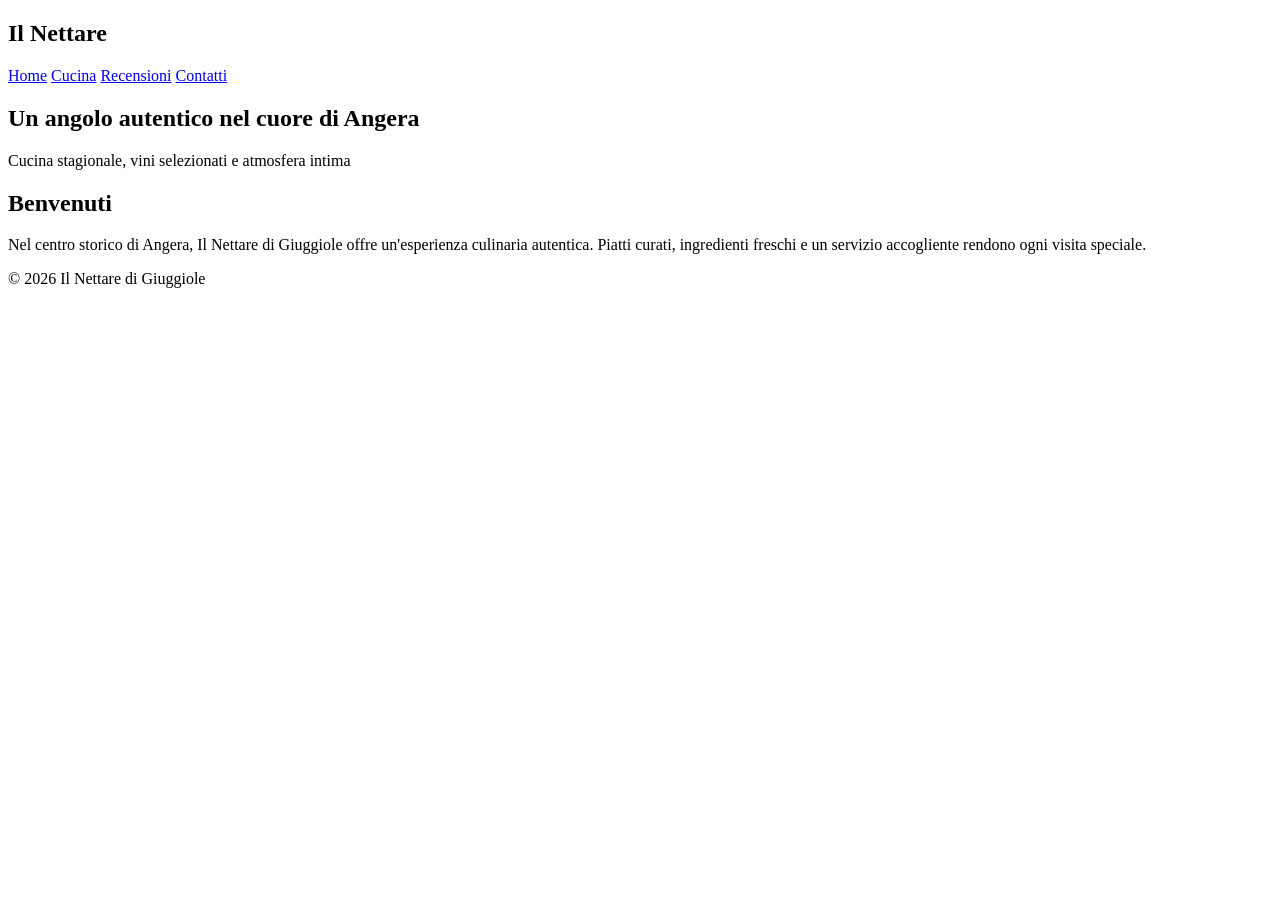
==== commit e5837ade: "Update index.html" ====
--- a/index.html
+++ b/index.html
@@ -1,162 +1,43 @@
 <!DOCTYPE html>
-<html lang="es">
+<html lang="it">
 <head>
 <meta charset="UTF-8">
 <meta name="viewport" content="width=device-width, initial-scale=1.0">
 <title>Il Nettare di Giuggiole</title>
-
 <link href="https://fonts.googleapis.com/css2?family=Playfair+Display:wght@500;700&family=Poppins:wght@300;400;600&display=swap" rel="stylesheet">
-
-<style>
-body {
-    margin:0;
-    font-family:'Poppins',sans-serif;
-    background:#111;
-    color:#eee;
-}
-
-/* NAV */
-nav {
-    position:fixed;
-    width:100%;
-    display:flex;
-    justify-content:space-between;
-    padding:20px 40px;
-    background:rgba(0,0,0,0.7);
-    backdrop-filter:blur(10px);
-    z-index:1000;
-}
-
-nav h1 {
-    font-family:'Playfair Display';
-    color:#e6b980;
-}
-
-nav a {
-    margin-left:20px;
-    color:white;
-    text-decoration:none;
-}
-
-/* HERO */
-.hero {
-    height:100vh;
-    background:url('https://images.unsplash.com/photo-1550966871-3ed3cdb5ed0c') center/cover;
-    display:flex;
-    align-items:center;
-    justify-content:center;
-    text-align:center;
-}
-
-.hero h2 {
-    font-family:'Playfair Display';
-    font-size:3rem;
-    animation:fadeUp 1.5s ease;
-}
-
-.hero p {
-    opacity:0.8;
-}
-
-/* SECTION */
-section {
-    padding:80px 40px;
-    max-width:1200px;
-    margin:auto;
-}
-
-.title {
-    font-family:'Playfair Display';
-    font-size:2rem;
-    margin-bottom:20px;
-    color:#e6b980;
-}
-
-/* GRID */
-.grid {
-    display:grid;
-    grid-template-columns:repeat(auto-fit,minmax(250px,1fr));
-    gap:20px;
-}
-
-.card {
-    background:#1b1b1b;
-    padding:20px;
-    border-radius:12px;
-    transition:0.3s;
-}
-
-.card:hover {
-    transform:translateY(-10px);
-}
-
-/* REVIEWS */
-.review {
-    font-style:italic;
-    opacity:0.9;
-}
-
-/* INFO */
-.info p {
-    margin:8px 0;
-}
-
-/* FORM */
-form {
-    max-width:400px;
-}
-
-input, textarea {
-    width:100%;
-    margin-bottom:10px;
-    padding:10px;
-    border:none;
-    border-radius:5px;
-}
-
-button {
-    padding:10px;
-    background:#e6b980;
-    border:none;
-    cursor:pointer;
-}
-
-/* FOOTER */
-footer {
-    text-align:center;
-    padding:20px;
-    background:#000;
-}
-
-/* ANIM */
-@keyframes fadeUp {
-    from {opacity:0; transform:translateY(20px);}
-    to {opacity:1; transform:translateY(0);}
-}
-</style>
+<link rel="stylesheet" href="style.css">
 </head>
 
 <body>
 
 <nav>
-    <h1>Il Nettare</h1>
-    <div>
-        <a href="#about">Sobre</a>
-        <a href="#menu">Cocina</a>
-        <a href="#reviews">Opiniones</a>
-        <a href="#reserva">Reserva</a>
-    </div>
+  <h1>Il Nettare</h1>
+  <div>
+    <a href="index.html">Home</a>
+    <a href="menu.html">Cucina</a>
+    <a href="recensioni.html">Recensioni</a>
+    <a href="contatti.html">Contatti</a>
+  </div>
 </nav>
 
-<section class="hero">
-    <div>
-        <h2>Un rincón íntimo en Angera</h2>
-        <p>Cocina auténtica, vino excelente y momentos inolvidables</p>
-    </div>
+<header class="hero">
+  <div>
+    <h2>Un angolo autentico nel cuore di Angera</h2>
+    <p>Cucina stagionale, vini selezionati e atmosfera intima</p>
+  </div>
+</header>
+
+<section>
+  <h2 class="title">Benvenuti</h2>
+  <p>
+  Nel centro storico di Angera, Il Nettare di Giuggiole offre un'esperienza culinaria autentica.
+  Piatti curati, ingredienti freschi e un servizio accogliente rendono ogni visita speciale.
+  </p>
 </section>
 
-<section id="about">
-    <h2 class="title">La experiencia</h2>
-    <p>
-    Situado en el corazón histórico de Angera, Il Nettare di Giuggiole ofrece 
-    una
+<footer>
+  <p>© 2026 Il Nettare di Giuggiole</p>
+</footer>
+
+</body>
+</html>
